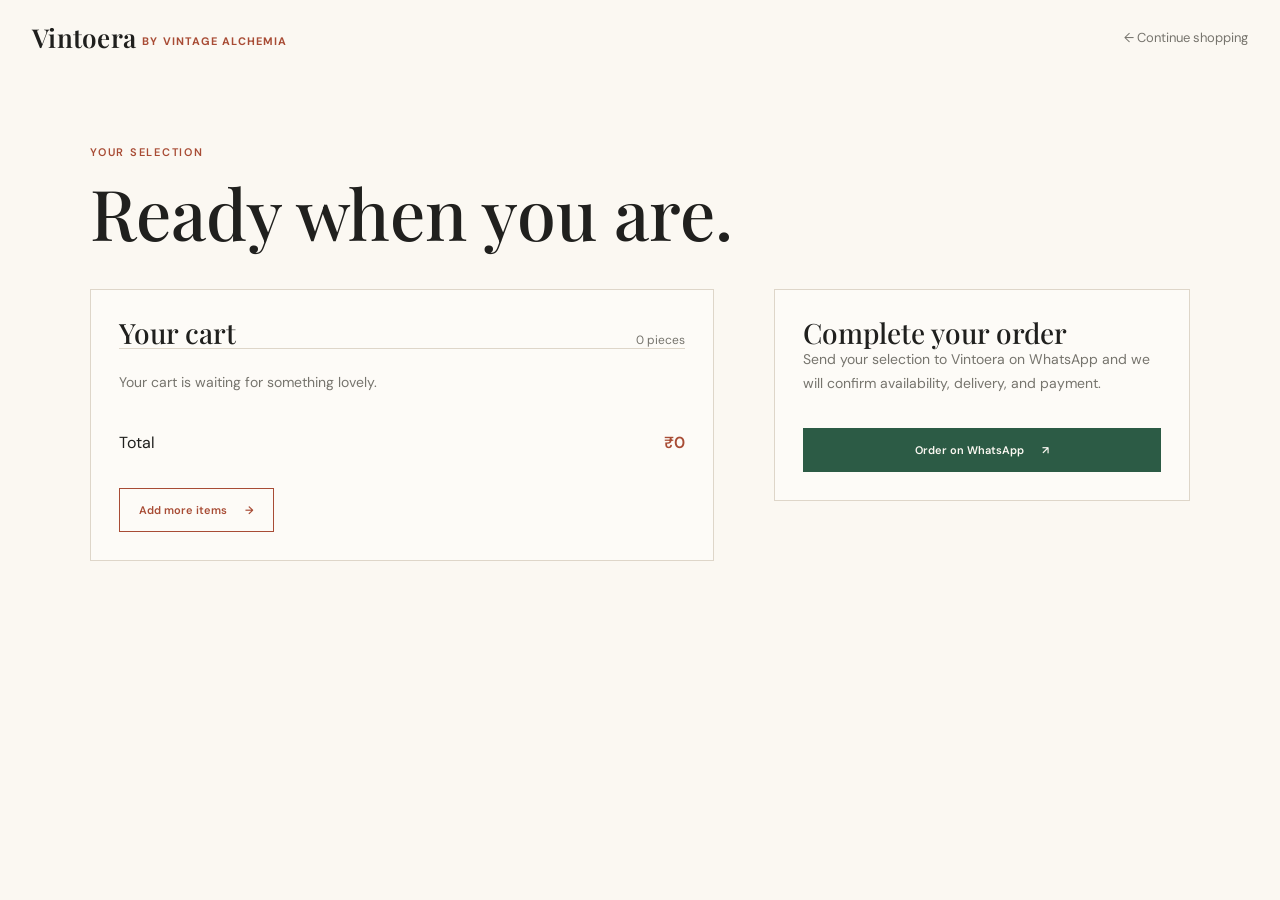
==== checkout.html @ 8c2a4266 "Publish Vintoera storefront" ====
<!DOCTYPE html>
<html lang="en">
<head>
    <meta charset="UTF-8">
    <meta name="viewport" content="width=device-width, initial-scale=1.0">
    <title>Vintoera | Checkout</title>
    <link rel="preconnect" href="https://fonts.googleapis.com">
    <link rel="preconnect" href="https://fonts.gstatic.com" crossorigin>
    <link href="https://fonts.googleapis.com/css2?family=DM+Sans:wght@400;500;600&family=Playfair+Display:wght@500;600&display=swap" rel="stylesheet">
    <link rel="stylesheet" href="style.css">
</head>
<body>
    <header class="site-header">
        <a class="brand" href="index.html" aria-label="Vintoera by Vintage Alchemia home">Vintoera <span>by Vintage Alchemia</span></a>
        <a class="back-link" href="index.html"><span aria-hidden="true">←</span> Continue shopping</a>
    </header>
    <main class="checkout-page">
        <p class="eyebrow">Your selection</p>
        <h1>Ready when you are.</h1>
        <div class="checkout-layout">
            <section class="cart-summary">
                <div class="checkout-heading"><h2>Your cart</h2><span id="item-count">0 items</span></div>
                <div id="cart-items"></div>
                <p class="empty-cart" id="empty-cart" hidden>Your cart is waiting for something lovely.</p>
                <div class="cart-total"><span>Total</span><strong id="cart-total">₹0</strong></div>
                <a class="button continue-shopping" href="index.html#shop">Add more items <span aria-hidden="true">→</span></a>
            </section>
            <section class="checkout-card">
                <h2>Complete your order</h2>
                <p>Send your selection to Vintoera on WhatsApp and we will confirm availability, delivery, and payment.</p>
                <a class="button whatsapp-button" id="checkout-whatsapp" href="https://wa.me/917708564234" target="_blank" rel="noreferrer">Order on WhatsApp <span aria-hidden="true">↗</span></a>
            </section>
        </div>
    </main>
    <script>
        let cartItems = JSON.parse(localStorage.getItem('vintoera-cart') || '[]');
        const cartList = document.getElementById('cart-items');

        function renderCart() {
            cartList.innerHTML = '';
            const pieceCount = cartItems.reduce((sum, item) => sum + (item.quantity || 1), 0);
            const total = cartItems.reduce((sum, item) => sum + Number(item.price.replace(/[^0-9.]/g, '')) * (item.quantity || 1), 0);
            document.getElementById('item-count').textContent = `${pieceCount} ${pieceCount === 1 ? 'piece' : 'pieces'}`;
            document.getElementById('cart-total').textContent = `₹${total}`;
            document.getElementById('empty-cart').hidden = cartItems.length > 0;
            cartItems.forEach((item, index) => {
                const row = document.createElement('div');
                row.className = 'cart-row';
                const quantity = item.quantity || 1;
                const lineTotal = Number(item.price.replace(/[^0-9.]/g, '')) * quantity;
                row.innerHTML = `<span>${item.name} <small>Qty ${quantity}</small></span><strong>₹${lineTotal}</strong><button class="remove-cart" type="button" aria-label="Remove ${item.name}">Remove</button>`;
                row.querySelector('.remove-cart').addEventListener('click', () => {
                    cartItems.splice(index, 1);
                    localStorage.setItem('vintoera-cart', JSON.stringify(cartItems));
                    renderCart();
                });
                cartList.appendChild(row);
            });
            const orderText = cartItems.length ? `Hi Vintoera, I would like to order: ${cartItems.map((item) => `${item.name} x${item.quantity || 1} (${item.price} each)`).join(', ')}. Total: ₹${total}.` : 'Hi Vintoera, I would like to know more about your collection.';
            document.getElementById('checkout-whatsapp').href = `https://wa.me/917708564234?text=${encodeURIComponent(orderText)}`;
        }

        renderCart();
    </script>
</body>
</html>
---- style.css ----
:root {
    --ink: #20201e;
    --muted: #76746d;
    --paper: #fbf8f2;
    --sand: #eee6d8;
    --line: #ded6c9;
    --accent: #a84c35;
}

* { box-sizing: border-box; }
html { scroll-behavior: smooth; }
body { margin: 0; color: var(--ink); background: var(--paper); font-family: 'DM Sans', sans-serif; }
a { color: inherit; text-decoration: none; }
.site-header { width: min(1330px, calc(100% - 64px)); margin: auto; padding: 20px 0; display: flex; align-items: center; justify-content: space-between; }
.brand { color: var(--ink); font-family: 'Playfair Display', serif; font-size: 26px; font-weight: 600; letter-spacing: .01em; }
.brand span { color: var(--accent); font-family: 'DM Sans', sans-serif; font-size: .42em; font-weight: 700; letter-spacing: .1em; text-transform: uppercase; vertical-align: middle; }
.site-nav { display: flex; gap: 8px; align-items: center; color: var(--ink); font-size: 14px; font-weight: 600; }
.site-nav a { padding: 11px 14px; border: 1px solid transparent; transition: .2s ease; }
.site-nav a:hover { color: var(--accent); border-color: var(--accent); background: #fff8d9; }
.site-nav a:hover, .back-link:hover, .site-footer a:hover { color: var(--accent); }
.header-tools { display: flex; align-items: center; gap: 10px; }
.search-box { display: flex; align-items: center; gap: 6px; padding: 0 10px; border: 1px solid var(--line); background: rgba(255, 255, 255, .45); color: var(--muted); }
.search-box button { padding: 0; border: 0; color: inherit; background: transparent; font: inherit; font-size: 18px; line-height: 1; cursor: pointer; }
.search-box input { width: 90px; border: 0; outline: 0; color: var(--ink); background: transparent; font: inherit; font-size: 12px; }
.search-box input::placeholder { color: var(--muted); }
.cart-button, .add-cart { border: 1px solid var(--accent); color: var(--accent); background: transparent; font: inherit; cursor: pointer; }
.cart-button { display: inline-flex; align-items: center; gap: 8px; padding: 8px 10px; font-size: 12px; font-weight: 600; }
.cart-icon { font-size: 19px; line-height: 1; }
.cart-badge { display: inline-flex; min-width: 19px; height: 19px; padding: 0 5px; align-items: center; justify-content: center; border-radius: 50%; color: #fffaf1; background: var(--accent); font-size: 10px; }
.hero { min-height: 0; height: clamp(500px, 28vw, 540px); padding: 44px max(32px, calc((100% - 1330px) / 2)); position: relative; overflow: hidden; background: url('WhatsApp Image 2026-09-13 at 11.54.11 PM.jpeg') center center / cover no-repeat; }
.hero::after { content: ''; position: absolute; inset: 0; background: linear-gradient(90deg, rgba(251, 248, 242, .82) 0%, rgba(251, 248, 242, .5) 27%, rgba(251, 248, 242, .06) 52%, transparent 70%); pointer-events: none; }
.hero-content { position: relative; z-index: 1; width: min(650px, 49%); }
.eyebrow { margin: 0 0 18px; color: var(--accent); font-size: 11px; font-weight: 600; letter-spacing: .16em; text-transform: uppercase; }
h1, h2, h3, p { margin-top: 0; }
.hero h1 { max-width: none; margin-bottom: 20px; font-family: 'Playfair Display', serif; font-size: clamp(42px, 5vw, 66px); font-weight: 500; line-height: .98; letter-spacing: -.03em; }
.hero h1 em { white-space: nowrap; }
h1 em { color: var(--accent); font-weight: 500; }
.hero-copy { max-width: 560px; margin-bottom: 20px; color: #5f5b53; font-size: 13px; line-height: 1.5; }
.brand-message { max-width: 580px; margin-bottom: 22px; color: #b24e36; font-family: 'Playfair Display', serif; font-size: 17px; font-style: italic; line-height: 1.35; }
.button { display: inline-flex; align-items: center; justify-content: center; gap: 18px; padding: 14px 19px; border: 1px solid var(--ink); font-size: 11px; font-weight: 600; transition: .2s ease; }
.button-dark { color: var(--paper); background: var(--ink); }
.button-accent { color: #fffaf1; background: var(--accent); border-color: var(--accent); text-transform: uppercase; letter-spacing: .08em; }
.button:hover { transform: translateY(-2px); }
.hero-note { display: none; }
.dot { display: inline-block; width: 7px; height: 7px; margin-right: 8px; border-radius: 50%; background: var(--accent); }
.benefits { display: grid; grid-template-columns: repeat(5, 1fr); border-bottom: 1px solid var(--line); background: var(--paper); }
.benefits div { min-height: 68px; padding: 16px 12px; border-right: 1px solid var(--line); display: flex; align-items: center; justify-content: center; gap: 10px; color: #5f5b53; font-size: 11px; font-weight: 600; text-align: center; }
.benefits div:last-child { border-right: 0; }
.benefits span { color: var(--accent); font-size: 22px; font-weight: 400; }
.shop-section, .detail-page { width: min(1330px, calc(100% - 64px)); margin: auto; padding: 64px 0 100px; }
.section-heading { display: flex; align-items: end; justify-content: space-between; margin-bottom: 42px; }
h2 { max-width: 480px; margin-bottom: 0; font-family: 'Playfair Display', serif; font-size: clamp(34px, 4vw, 52px); font-weight: 500; line-height: 1.08; }
.section-heading h2 span { color: var(--accent); }
.section-count { margin: 0 0 4px; color: var(--muted); font-size: 12px; }
.product-grid { display: grid; grid-template-columns: repeat(4, 1fr); gap: 22px 16px; }
.product-image { overflow: hidden; background: var(--sand); aspect-ratio: 1 / 1.12; }
.product-image img, .detail-image img { width: 100%; height: 100%; display: block; object-fit: cover; transition: transform .5s ease; }
.product-card:hover .product-image img { transform: scale(1.04); }
.search-empty { margin: 30px 0 0; color: var(--muted); font-size: 14px; }
.product-info { display: grid; grid-template-columns: 1fr auto; gap: 7px; padding-top: 17px; }
.product-info h3 { margin: 0; font-size: 15px; font-weight: 500; }
.product-info p { margin: 0; color: var(--muted); font-size: 14px; }
.view-link { grid-column: 1 / -1; color: var(--accent); font-size: 11px; }
.add-cart { grid-column: 1 / -1; width: 100%; padding: 9px 10px; font-size: 11px; font-weight: 600; }
.product-grid .add-cart { display: none !important; }
.add-cart:hover, .cart-button:hover, .cart-add-detail:hover { color: #fffaf1; background: var(--accent); }
.cart-add-detail { width: 100%; margin-bottom: 10px; color: var(--accent); border-color: var(--accent); background: transparent; cursor: pointer; }
.quantity-picker { display: flex; width: 132px; margin-bottom: 10px; border: 1px solid var(--line); }
.quantity-picker button, .quantity-picker span { width: 44px; height: 36px; display: inline-flex; align-items: center; justify-content: center; border: 0; color: var(--ink); background: transparent; font: inherit; }
.quantity-picker button { font-size: 20px; cursor: pointer; }
.quantity-picker button:hover { color: var(--accent); background: #fff8d9; }
.quantity-picker span { border-right: 1px solid var(--line); border-left: 1px solid var(--line); font-size: 13px; font-weight: 600; }
.cart-row small { margin-left: 8px; color: var(--muted); font-size: 11px; }
.site-footer { padding: 34px max(32px, calc((100% - 1180px) / 2)); border-top: 1px solid var(--line); display: flex; align-items: center; justify-content: space-between; color: var(--muted); font-size: 12px; }
.site-footer p { margin: 0; }
.back-link { color: var(--muted); font-size: 13px; }
.detail-page { padding-top: 48px; }
.breadcrumb { display: block; margin-bottom: 36px; color: var(--muted); font-size: 12px; }
.product-detail { display: grid; grid-template-columns: minmax(0, 1.06fr) minmax(330px, .94fr); gap: clamp(48px, 9vw, 130px); align-items: center; }
.detail-image { background: var(--sand); aspect-ratio: 1 / 1.08; overflow: hidden; }
.detail-copy h1 { max-width: 450px; margin-bottom: 14px; font-family: 'Playfair Display', serif; font-size: clamp(42px, 5vw, 66px); font-weight: 500; line-height: 1; }
.detail-price { font-size: 16px; }
.variant-picker { margin: 28px 0 24px; }
.variant-label { margin-bottom: 10px; font-size: 11px; font-weight: 600; letter-spacing: .12em; text-transform: uppercase; }
.variant-options { display: grid; grid-template-columns: repeat(2, minmax(0, 1fr)); gap: 8px; }
.variant-option { padding: 13px 14px; border: 1px solid var(--line); color: var(--ink); background: transparent; display: flex; align-items: center; justify-content: space-between; gap: 10px; font: inherit; font-size: 12px; text-align: left; cursor: pointer; }
.variant-option strong { color: var(--muted); font-size: 11px; font-weight: 500; }
.variant-option:hover, .variant-option.selected { border-color: var(--accent); }
.variant-option.selected { background: #ebe4d8; }
.rule { width: 100%; height: 1px; margin: 28px 0; background: var(--line); }
.detail-copy > #product-description { max-width: 440px; color: var(--muted); font-size: 15px; line-height: 1.75; }
.details-list { padding: 0; margin: 28px 0 34px; list-style: none; color: var(--muted); font-size: 12px; line-height: 2.2; }
.details-list li::before { content: '—'; margin-right: 10px; color: var(--accent); }
.whatsapp-button { width: 100%; color: var(--paper); background: #2c5b45; border-color: #2c5b45; }
.instagram-link { display: block; margin-top: 20px; color: var(--muted); font-size: 12px; text-align: center; }
.instagram-link:hover { color: var(--accent); }
.checkout-page { width: min(1100px, calc(100% - 64px)); margin: auto; padding: 70px 0 110px; }
.checkout-page h1 { margin: 0 0 42px; font-family: 'Playfair Display', serif; font-size: clamp(42px, 6vw, 70px); font-weight: 500; line-height: 1; }
.checkout-layout { display: grid; grid-template-columns: minmax(0, 1.2fr) minmax(280px, .8fr); gap: 60px; align-items: start; }
.cart-summary, .checkout-card { padding: 28px; border: 1px solid var(--line); background: rgba(255, 255, 255, .36); }
.checkout-heading { display: flex; align-items: baseline; justify-content: space-between; gap: 20px; border-bottom: 1px solid var(--line); }
.checkout-heading h2, .checkout-card h2 { font-size: 28px; }
.checkout-heading span { color: var(--muted); font-size: 12px; }
.cart-row, .cart-total { display: flex; align-items: center; justify-content: space-between; gap: 20px; padding: 17px 0; border-bottom: 1px solid var(--line); font-size: 14px; }
.cart-row span { flex: 1; }
.cart-row strong, .cart-total strong { color: var(--accent); font-weight: 600; }
.remove-cart { padding: 5px 8px; border: 1px solid var(--line); color: var(--muted); background: transparent; font: inherit; font-size: 11px; cursor: pointer; }
.remove-cart:hover { border-color: var(--accent); color: var(--accent); }
.cart-total { border-bottom: 0; font-size: 16px; }
.empty-cart { margin: 24px 0; color: var(--muted); font-size: 14px; }
.checkout-card p { color: var(--muted); font-size: 14px; line-height: 1.7; }
.checkout-card .button { margin-top: 18px; }
.continue-shopping { margin-top: 18px; color: var(--accent); border-color: var(--accent); }

@media (max-width: 720px) {
    .site-header, .shop-section, .detail-page { width: min(100% - 40px, 540px); }
    .site-header { padding: 18px 0; flex-wrap: wrap; gap: 10px; }
    .site-nav { gap: 0; font-size: 10px; }
    .site-nav a { padding: 8px 6px; }
    .site-nav a:nth-child(2), .site-nav a:nth-child(3) { display: none; }
    .header-tools { order: 3; width: 100%; }
    .search-box { flex: 1; }
    .search-box input { width: 100%; }
    .hero { min-height: 610px; padding: 76px 20px 80px; background-position: 64% center; }
    .hero::after { background: linear-gradient(180deg, rgba(244, 236, 222, .98) 0%, rgba(244, 236, 222, .88) 48%, rgba(244, 236, 222, .14) 100%); }
    .hero-content { width: min(100%, 420px); }
    .hero h1 { font-size: clamp(46px, 14vw, 68px); }
    .benefits { grid-template-columns: repeat(2, 1fr); }
    .benefits div { min-height: 60px; font-size: 10px; }
    .benefits div:last-child { grid-column: 1 / -1; border-top: 1px solid var(--line); }
    .shop-section, .detail-page { padding: 70px 0 80px; }
    .section-heading { align-items: start; gap: 24px; flex-direction: column; margin-bottom: 30px; }
    .product-grid { grid-template-columns: repeat(2, 1fr); gap: 30px 14px; }
    .product-image { aspect-ratio: 1 / 1; }
    .site-footer { padding: 28px 20px; align-items: flex-start; flex-direction: column; gap: 14px; }
    .site-footer p { display: none; }
    .checkout-page { width: min(100% - 40px, 540px); padding: 52px 0 80px; }
    .checkout-layout { grid-template-columns: 1fr; gap: 24px; }
    .product-detail { grid-template-columns: 1fr; gap: 46px; }
    .detail-image { aspect-ratio: 1 / 1.05; }
    .detail-copy h1 { font-size: 50px; }
}

@media (max-width: 430px) {
    .brand { font-size: 24px; }
    .brand span { font-size: .36em; }
    .site-nav a { padding: 8px 4px; }
    .product-grid { grid-template-columns: 1fr; }
}
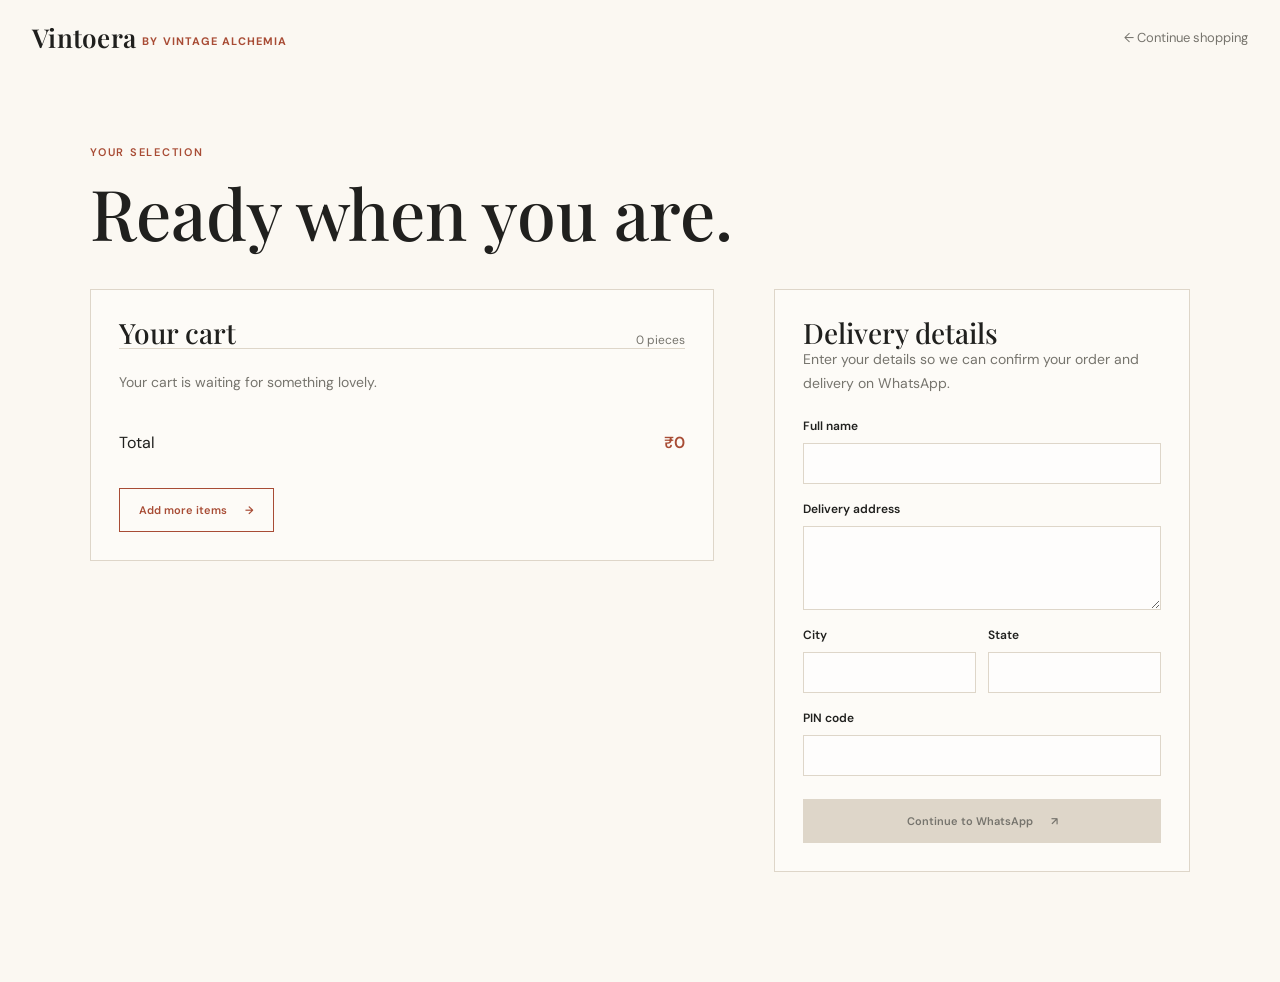
==== commit 0f392a34: "C--Users-demurugan-OneDrive---Gigamon-Inc-Desktop-Vintoera" ====
--- a/checkout.html
+++ b/checkout.html
@@ -26,9 +26,30 @@
                 <a class="button continue-shopping" href="index.html#shop">Add more items <span aria-hidden="true">→</span></a>
             </section>
             <section class="checkout-card">
-                <h2>Complete your order</h2>
-                <p>Send your selection to Vintoera on WhatsApp and we will confirm availability, delivery, and payment.</p>
-                <a class="button whatsapp-button" id="checkout-whatsapp" href="https://wa.me/917708564234" target="_blank" rel="noreferrer">Order on WhatsApp <span aria-hidden="true">↗</span></a>
+                <h2>Delivery details</h2>
+                <p>Enter your details so we can confirm your order and delivery on WhatsApp.</p>
+                <form class="customer-details-form" id="customer-details-form" action="https://wa.me/917708564234" method="get" target="_blank">
+                    <label for="customer-name">Full name</label>
+                    <input id="customer-name" type="text" autocomplete="name" required>
+
+                    <label for="delivery-address">Delivery address</label>
+                    <textarea id="delivery-address" rows="3" autocomplete="street-address" required></textarea>
+
+                    <div class="address-location-fields">
+                        <div>
+                            <label for="delivery-city">City</label>
+                            <input id="delivery-city" type="text" autocomplete="address-level2" required>
+                        </div>
+                        <div>
+                            <label for="delivery-state">State</label>
+                            <input id="delivery-state" type="text" autocomplete="address-level1" required>
+                        </div>
+                    </div>
+
+                    <label for="delivery-postal-code">PIN code</label>
+                    <input id="delivery-postal-code" type="text" inputmode="numeric" autocomplete="postal-code" pattern="[0-9]{6}" maxlength="6" title="Enter a 6-digit PIN code" required>
+                    <button class="button whatsapp-button" id="checkout-submit" type="submit">Continue to WhatsApp <span aria-hidden="true">↗</span></button>
+                </form>
             </section>
         </div>
     </main>
@@ -43,22 +64,78 @@
             document.getElementById('item-count').textContent = `${pieceCount} ${pieceCount === 1 ? 'piece' : 'pieces'}`;
             document.getElementById('cart-total').textContent = `₹${total}`;
             document.getElementById('empty-cart').hidden = cartItems.length > 0;
+            document.getElementById('checkout-submit').disabled = cartItems.length === 0;
             cartItems.forEach((item, index) => {
                 const row = document.createElement('div');
                 row.className = 'cart-row';
                 const quantity = item.quantity || 1;
                 const lineTotal = Number(item.price.replace(/[^0-9.]/g, '')) * quantity;
-                row.innerHTML = `<span>${item.name} <small>Qty ${quantity}</small></span><strong>₹${lineTotal}</strong><button class="remove-cart" type="button" aria-label="Remove ${item.name}">Remove</button>`;
-                row.querySelector('.remove-cart').addEventListener('click', () => {
-                    cartItems.splice(index, 1);
+                const unitPrice = Number(item.price.replace(/[^0-9.]/g, ''));
+                const details = document.createElement('span');
+                details.className = 'cart-item-details';
+                details.append(document.createTextNode(item.name));
+                const unitPriceLabel = document.createElement('small');
+                unitPriceLabel.textContent = `Unit price: ₹${unitPrice}`;
+                details.appendChild(unitPriceLabel);
+
+                const totalLabel = document.createElement('strong');
+                totalLabel.textContent = `₹${lineTotal}`;
+
+                const quantityControls = document.createElement('div');
+                quantityControls.className = 'cart-quantity-controls';
+                const decreaseButton = document.createElement('button');
+                decreaseButton.className = 'cart-quantity-button';
+                decreaseButton.type = 'button';
+                decreaseButton.textContent = '−';
+                decreaseButton.setAttribute('aria-label', `Decrease quantity of ${item.name}`);
+                const quantityLabel = document.createElement('span');
+                quantityLabel.className = 'cart-quantity-value';
+                quantityLabel.textContent = quantity;
+                const increaseButton = document.createElement('button');
+                increaseButton.className = 'cart-quantity-button';
+                increaseButton.type = 'button';
+                increaseButton.textContent = '+';
+                increaseButton.setAttribute('aria-label', `Increase quantity of ${item.name}`);
+                quantityControls.append(decreaseButton, quantityLabel, increaseButton);
+
+                decreaseButton.addEventListener('click', () => {
+                    if (quantity === 1) cartItems.splice(index, 1);
+                    else item.quantity = quantity - 1;
                     localStorage.setItem('vintoera-cart', JSON.stringify(cartItems));
                     renderCart();
                 });
+                increaseButton.addEventListener('click', () => {
+                    item.quantity = quantity + 1;
+                    localStorage.setItem('vintoera-cart', JSON.stringify(cartItems));
+                    renderCart();
+                });
+
+                row.append(details, totalLabel, quantityControls);
                 cartList.appendChild(row);
             });
-            const orderText = cartItems.length ? `Hi Vintoera, I would like to order: ${cartItems.map((item) => `${item.name} x${item.quantity || 1} (${item.price} each)`).join(', ')}. Total: ₹${total}.` : 'Hi Vintoera, I would like to know more about your collection.';
-            document.getElementById('checkout-whatsapp').href = `https://wa.me/917708564234?text=${encodeURIComponent(orderText)}`;
         }
+
+        document.getElementById('customer-details-form').addEventListener('submit', (event) => {
+            if (cartItems.length === 0) {
+                event.preventDefault();
+                return;
+            }
+
+            const customerName = document.getElementById('customer-name').value.trim();
+            const address = document.getElementById('delivery-address').value.trim();
+            const city = document.getElementById('delivery-city').value.trim();
+            const state = document.getElementById('delivery-state').value.trim();
+            const postalCode = document.getElementById('delivery-postal-code').value.trim();
+            const total = cartItems.reduce((sum, item) => sum + Number(item.price.replace(/[^0-9.]/g, '')) * (item.quantity || 1), 0);
+            const orderText = [
+                'Hi Vintoera, I would like to place an order.',
+                `Name: ${customerName}`,
+                `Delivery address: ${address}, ${city}, ${state} ${postalCode}`,
+                `Items: ${cartItems.map((item) => `${item.name} x${item.quantity || 1} (unit price ${item.price})`).join(', ')}`,
+                `Total: ₹${total}.`
+            ].join('\n');
+            event.currentTarget.action = `https://wa.me/917708564234?text=${encodeURIComponent(orderText)}`;
+        });
 
         renderCart();
     </script>
--- a/style.css
+++ b/style.css
@@ -8,6 +8,7 @@
 }
 
 * { box-sizing: border-box; }
+html, body { overflow-x: hidden; }
 html { scroll-behavior: smooth; }
 body { margin: 0; color: var(--ink); background: var(--paper); font-family: 'DM Sans', sans-serif; }
 a { color: inherit; text-decoration: none; }
@@ -27,9 +28,62 @@
 .cart-button { display: inline-flex; align-items: center; gap: 8px; padding: 8px 10px; font-size: 12px; font-weight: 600; }
 .cart-icon { font-size: 19px; line-height: 1; }
 .cart-badge { display: inline-flex; min-width: 19px; height: 19px; padding: 0 5px; align-items: center; justify-content: center; border-radius: 50%; color: #fffaf1; background: var(--accent); font-size: 10px; }
-.hero { min-height: 0; height: clamp(500px, 28vw, 540px); padding: 44px max(32px, calc((100% - 1330px) / 2)); position: relative; overflow: hidden; background: url('WhatsApp Image 2026-09-13 at 11.54.11 PM.jpeg') center center / cover no-repeat; }
-.hero::after { content: ''; position: absolute; inset: 0; background: linear-gradient(90deg, rgba(251, 248, 242, .82) 0%, rgba(251, 248, 242, .5) 27%, rgba(251, 248, 242, .06) 52%, transparent 70%); pointer-events: none; }
-.hero-content { position: relative; z-index: 1; width: min(650px, 49%); }
+.hero { min-height: 0; height: clamp(500px, 28vw, 540px); padding: 44px max(32px, calc((100% - 1330px) / 2)); position: relative; overflow: hidden; background: var(--sand); }
+.hero-slideshow { position: absolute; z-index: 0; inset: 0; overflow: hidden; }
+.hero-slide { position: absolute; inset: 0; width: 100%; height: 100%; object-fit: cover; object-position: center; opacity: 0; transform: scale(1.04); transition: opacity 1s ease; }
+.hero-slide.active { opacity: 1; animation: hero-image-drift 6s ease-out both; }
+@keyframes hero-image-drift { to { transform: scale(1); } }
+.hero::after { content: ''; position: absolute; z-index: 1; inset: 0; background: linear-gradient(90deg, rgba(251, 248, 242, .86) 0%, rgba(251, 248, 242, .58) 31%, rgba(251, 248, 242, .13) 58%, rgba(251, 248, 242, .02) 100%); pointer-events: none; }
+.hero-content { position: relative; z-index: 2; width: min(650px, 49%); }
+.hero-controls { position: absolute; z-index: 3; right: max(32px, calc((100% - 1330px) / 2)); bottom: 24px; display: flex; align-items: center; gap: 10px; padding: 8px 10px; border: 1px solid rgba(255, 255, 255, .55); background: rgba(251, 248, 242, .78); backdrop-filter: blur(8px); }
+.hero-slide-step, .hero-slide-toggle, .hero-slide-dot { display: inline-flex; align-items: center; justify-content: center; border: 0; color: var(--ink); background: transparent; font: inherit; cursor: pointer; }
+.hero-slide-step, .hero-slide-toggle { width: 30px; height: 30px; font-size: 15px; }
+.hero-slide-step:hover, .hero-slide-toggle:hover { color: var(--accent); }
+.hero-slide-dots { display: flex; align-items: center; gap: 7px; }
+.hero-slide-dot { width: 8px; height: 8px; padding: 0; border-radius: 50%; background: #aaa39a; transition: transform .2s ease, background .2s ease; }
+.hero-slide-dot.active { transform: scale(1.35); background: var(--accent); }
+.hero-slide-step:focus-visible, .hero-slide-toggle:focus-visible, .hero-slide-dot:focus-visible { outline: 2px solid var(--accent); outline-offset: 3px; }
+.product-marquee { overflow: hidden; padding: 15px 0; border-bottom: 1px solid var(--line); color: var(--accent); background: #fffaf1; }
+.product-marquee-track { display: flex; width: max-content; animation: product-marquee-scroll 36s linear infinite; }
+.product-marquee:hover .product-marquee-track, .product-marquee:focus-within .product-marquee-track { animation-play-state: paused; }
+.product-marquee-group { display: flex; flex: 0 0 auto; align-items: center; gap: 30px; padding-right: 30px; white-space: nowrap; }
+.product-marquee-group span:not(.marquee-star) { font-family: 'Playfair Display', serif; font-size: 16px; }
+.product-marquee .marquee-star { font-size: 14px; }
+@keyframes product-marquee-scroll { to { transform: translateX(-50%); } }
+.home-car-lane { position: relative; height: 82px; overflow: hidden; border-bottom: 1px solid var(--line); background: #f5efe5; }
+.home-car-lane::before, .home-car-lane::after { position: absolute; z-index: 0; right: 0; left: 0; content: ''; }
+.home-car-lane::before { bottom: 0; height: 22px; border-top: 1px solid #c9bca9; background: #eee6d8; }
+.home-car-lane::after { bottom: 10px; height: 2px; background: repeating-linear-gradient(90deg, #c9bca9 0 20px, transparent 20px 48px); background-size: 48px 2px; animation: home-car-road-scroll 1.2s linear infinite; }
+.home-car-scene { position: absolute; z-index: 1; inset: 0; opacity: 0; animation: home-car-scene-cycle 18s linear infinite; }
+.home-car-scene-drive { opacity: 1; animation-name: home-car-drive-scene; }
+.home-car { position: absolute; bottom: 7px; left: 0; z-index: 2; width: 92px; height: 46px; }
+.home-car-driving { animation: home-car-drive 8s linear infinite; }
+.home-car-arriving { left: calc(96% - clamp(112px, 10vw, 125px) - 30px - 92px); animation: home-car-shop-trip 18s linear infinite; }
+.home-car-illustration { display: block; width: 100%; height: 100%; overflow: visible; }
+.home-car-shop { position: absolute; right: 4%; bottom: 22px; width: clamp(112px, 10vw, 125px); height: auto; stroke: #514840; stroke-width: 2; stroke-linecap: round; stroke-linejoin: round; }
+.home-car-shop-building { fill: #f3e7d4; }
+.home-car-shop-roof { fill: #a84c35; }
+.home-car-shop-sign { fill: #fbf8f2; }
+.home-car-shop-name { fill: #a84c35; stroke: none; font: 600 10px 'Playfair Display', serif; text-anchor: middle; }
+.home-car-shop-awning { fill: #d7a06b; }
+.home-car-shop-window { fill: #d7e3dc; }
+.home-car-shop-door { fill: #c79569; }
+.home-car-shopper { position: absolute; right: calc(4% + clamp(112px, 10vw, 125px) + 3px); bottom: 21px; width: 28px; height: 40px; overflow: visible; fill: #514840; stroke: #514840; stroke-width: 1.7; stroke-linecap: round; stroke-linejoin: round; opacity: 0; animation: home-car-shop-visit 18s linear infinite; }
+.home-car-gift { fill: #a84c35; stroke: #fbf8f2; stroke-width: .8; opacity: 0; animation: home-car-gift-pickup 18s linear infinite; }
+.home-car-body, .home-car-window, .home-car-detail, .home-car-wheel circle, .home-car-wheel path { stroke: #514840; stroke-linecap: round; stroke-linejoin: round; }
+.home-car-body { fill: #a84c35; stroke-width: 2; }
+.home-car-window { fill: #fbf8f2; stroke-width: 1.6; }
+.home-car-driver { fill: #514840; stroke: #514840; stroke-width: 1.5; stroke-linecap: round; stroke-linejoin: round; }
+.home-car-detail { fill: none; stroke-width: 1.6; }
+.home-car-wheel circle { fill: #fbf8f2; stroke-width: 2; }
+.home-car-wheel path { fill: none; stroke-width: 1.2; }
+@keyframes home-car-drive-scene { 0%, 45% { opacity: 1; } 50%, 96% { opacity: 0; } 100% { opacity: 1; } }
+@keyframes home-car-scene-cycle { 0%, 48% { opacity: 0; } 53%, 95% { opacity: 1; } 100% { opacity: 0; } }
+@keyframes home-car-drive { from { transform: translateX(-100%); } to { transform: translateX(calc(100vw + 100%)); } }
+@keyframes home-car-shop-trip { 0%, 51% { transform: translateX(-140px); } 53% { transform: translateX(-140px); } 68%, 87% { transform: translateX(0); } 100% { transform: translateX(160vw); } }
+@keyframes home-car-shop-visit { 0%, 69% { opacity: 0; transform: translateX(0); } 70% { opacity: 1; transform: translateX(0); } 74% { opacity: 1; transform: translateX(58px); } 77%, 79% { opacity: 0; transform: translateX(58px); } 80% { opacity: 1; transform: translateX(58px); } 85% { opacity: 1; transform: translateX(0); } 87%, 100% { opacity: 0; transform: translateX(0); } }
+@keyframes home-car-gift-pickup { 0%, 79% { opacity: 0; } 80%, 86% { opacity: 1; } 87%, 100% { opacity: 0; } }
+@keyframes home-car-road-scroll { to { background-position-x: -48px; } }
 .eyebrow { margin: 0 0 18px; color: var(--accent); font-size: 11px; font-weight: 600; letter-spacing: .16em; text-transform: uppercase; }
 h1, h2, h3, p { margin-top: 0; }
 .hero h1 { max-width: none; margin-bottom: 20px; font-family: 'Playfair Display', serif; font-size: clamp(42px, 5vw, 66px); font-weight: 500; line-height: .98; letter-spacing: -.03em; }
@@ -37,6 +91,10 @@
 h1 em { color: var(--accent); font-weight: 500; }
 .hero-copy { max-width: 560px; margin-bottom: 20px; color: #5f5b53; font-size: 13px; line-height: 1.5; }
 .brand-message { max-width: 580px; margin-bottom: 22px; color: #b24e36; font-family: 'Playfair Display', serif; font-size: 17px; font-style: italic; line-height: 1.35; }
+.hero-actions { display: flex; align-items: center; gap: 24px; flex-wrap: wrap; }
+.hero-secondary-link { color: var(--ink); font-size: 12px; font-weight: 600; transition: color .2s ease; }
+.hero-secondary-link span { margin-left: 5px; color: var(--accent); }
+.hero-secondary-link:hover { color: var(--accent); }
 .button { display: inline-flex; align-items: center; justify-content: center; gap: 18px; padding: 14px 19px; border: 1px solid var(--ink); font-size: 11px; font-weight: 600; transition: .2s ease; }
 .button-dark { color: var(--paper); background: var(--ink); }
 .button-accent { color: #fffaf1; background: var(--accent); border-color: var(--accent); text-transform: uppercase; letter-spacing: .08em; }
@@ -53,14 +111,20 @@
 .section-heading h2 span { color: var(--accent); }
 .section-count { margin: 0 0 4px; color: var(--muted); font-size: 12px; }
 .product-grid { display: grid; grid-template-columns: repeat(4, 1fr); gap: 22px 16px; }
+.product-card { min-width: 0; display: block; transition: transform .25s ease, box-shadow .25s ease; }
 .product-image { overflow: hidden; background: var(--sand); aspect-ratio: 1 / 1.12; }
 .product-image img, .detail-image img { width: 100%; height: 100%; display: block; object-fit: cover; transition: transform .5s ease; }
-.product-card:hover .product-image img { transform: scale(1.04); }
+.product-card:hover, .product-card:focus-visible { transform: translateY(-5px); }
+.product-card:hover .product-image img, .product-card:focus-visible .product-image img { transform: scale(1.05); }
+.product-card:focus-visible { outline: 2px solid var(--accent); outline-offset: 4px; }
 .search-empty { margin: 30px 0 0; color: var(--muted); font-size: 14px; }
 .product-info { display: grid; grid-template-columns: 1fr auto; gap: 7px; padding-top: 17px; }
 .product-info h3 { margin: 0; font-size: 15px; font-weight: 500; }
 .product-info p { margin: 0; color: var(--muted); font-size: 14px; }
-.view-link { grid-column: 1 / -1; color: var(--accent); font-size: 11px; }
+.view-link { grid-column: 1 / -1; color: var(--accent); font-size: 11px; transition: letter-spacing .2s ease; }
+.product-card:hover .view-link, .product-card:focus-visible .view-link { letter-spacing: .04em; }
+.shop-section.bestsellers-section { width: 100%; max-width: none; margin: 0; padding: 64px max(32px, calc((100% - 1330px) / 2)) 100px; background: #f5eee3; }
+.bestsellers-section .section-heading, .bestsellers-section .product-grid { width: min(1330px, 100%); margin-right: auto; margin-left: auto; }
 .add-cart { grid-column: 1 / -1; width: 100%; padding: 9px 10px; font-size: 11px; font-weight: 600; }
 .product-grid .add-cart { display: none !important; }
 .add-cart:hover, .cart-button:hover, .cart-add-detail:hover { color: #fffaf1; background: var(--accent); }
@@ -77,16 +141,27 @@
 .detail-page { padding-top: 48px; }
 .breadcrumb { display: block; margin-bottom: 36px; color: var(--muted); font-size: 12px; }
 .product-detail { display: grid; grid-template-columns: minmax(0, 1.06fr) minmax(330px, .94fr); gap: clamp(48px, 9vw, 130px); align-items: center; }
-.detail-image { background: var(--sand); aspect-ratio: 1 / 1.08; overflow: hidden; }
+.detail-image { position: relative; background: var(--sand); aspect-ratio: 1 / 1.08; overflow: visible; }
+.previous-image, .next-image { position: absolute; top: 50%; width: 44px; height: 44px; border: 1px solid rgba(255, 250, 241, .8); border-radius: 50%; color: var(--ink); background: rgba(255, 250, 241, .88); font: 28px/1 'DM Sans', sans-serif; cursor: pointer; transform: translateY(-50%); }
+.previous-image { left: 0; transform: translate(-50%, -50%); }
+.next-image { right: 0; transform: translate(50%, -50%); }
+.previous-image:hover, .next-image:hover { color: #fffaf1; background: var(--accent); }
 .detail-copy h1 { max-width: 450px; margin-bottom: 14px; font-family: 'Playfair Display', serif; font-size: clamp(42px, 5vw, 66px); font-weight: 500; line-height: 1; }
 .detail-price { font-size: 16px; }
 .variant-picker { margin: 28px 0 24px; }
 .variant-label { margin-bottom: 10px; font-size: 11px; font-weight: 600; letter-spacing: .12em; text-transform: uppercase; }
-.variant-options { display: grid; grid-template-columns: repeat(2, minmax(0, 1fr)); gap: 8px; }
-.variant-option { padding: 13px 14px; border: 1px solid var(--line); color: var(--ink); background: transparent; display: flex; align-items: center; justify-content: space-between; gap: 10px; font: inherit; font-size: 12px; text-align: left; cursor: pointer; }
+.variant-options { display: grid; grid-template-columns: repeat(4, minmax(0, 1fr)); gap: 8px; }
+.variant-back-button { margin-bottom: 12px; padding: 8px 0; border: 0; color: var(--accent); background: transparent; font: inherit; font-size: 12px; cursor: pointer; }
+.variant-back-button:hover { text-decoration: underline; }
+.variant-option { min-width: 0; padding: 8px; border: 1px solid var(--line); color: var(--ink); background: transparent; display: flex; flex-direction: column; align-items: stretch; gap: 7px; font: inherit; font-size: 12px; text-align: left; cursor: pointer; }
+.variant-thumb { width: 100%; aspect-ratio: 1 / 1; object-fit: cover; background: var(--sand); }
 .variant-option strong { color: var(--muted); font-size: 11px; font-weight: 500; }
 .variant-option:hover, .variant-option.selected { border-color: var(--accent); }
 .variant-option.selected { background: #ebe4d8; }
+.cart-add-detail:disabled { opacity: .55; cursor: not-allowed; }
+.whatsapp-button[aria-disabled="true"] { opacity: .55; cursor: not-allowed; }
+.quantity-subtotal { display: flex; align-items: center; justify-content: space-between; gap: 16px; max-width: 360px; margin: 0 0 18px; color: var(--muted); font-size: 13px; }
+.quantity-subtotal strong { color: var(--accent); font-size: 15px; font-weight: 600; }
 .rule { width: 100%; height: 1px; margin: 28px 0; background: var(--line); }
 .detail-copy > #product-description { max-width: 440px; color: var(--muted); font-size: 15px; line-height: 1.75; }
 .details-list { padding: 0; margin: 28px 0 34px; list-style: none; color: var(--muted); font-size: 12px; line-height: 2.2; }
@@ -102,14 +177,25 @@
 .checkout-heading h2, .checkout-card h2 { font-size: 28px; }
 .checkout-heading span { color: var(--muted); font-size: 12px; }
 .cart-row, .cart-total { display: flex; align-items: center; justify-content: space-between; gap: 20px; padding: 17px 0; border-bottom: 1px solid var(--line); font-size: 14px; }
-.cart-row span { flex: 1; }
+.cart-item-details { flex: 1; display: flex; flex-direction: column; gap: 5px; }
 .cart-row strong, .cart-total strong { color: var(--accent); font-weight: 600; }
-.remove-cart { padding: 5px 8px; border: 1px solid var(--line); color: var(--muted); background: transparent; font: inherit; font-size: 11px; cursor: pointer; }
-.remove-cart:hover { border-color: var(--accent); color: var(--accent); }
+.cart-item-details small { color: var(--muted); font-size: 11px; }
+.cart-quantity-controls { display: inline-flex; align-items: center; border: 1px solid var(--line); }
+.cart-quantity-button { width: 34px; height: 34px; border: 0; color: var(--ink); background: transparent; font: inherit; font-size: 17px; cursor: pointer; }
+.cart-quantity-button:hover { color: var(--accent); background: #fff8d9; }
+.cart-quantity-value { min-width: 30px; text-align: center; font-size: 12px; font-weight: 600; }
 .cart-total { border-bottom: 0; font-size: 16px; }
 .empty-cart { margin: 24px 0; color: var(--muted); font-size: 14px; }
 .checkout-card p { color: var(--muted); font-size: 14px; line-height: 1.7; }
-.checkout-card .button { margin-top: 18px; }
+.customer-details-form { display: flex; flex-direction: column; gap: 9px; }
+.customer-details-form label { margin-top: 8px; color: var(--ink); font-size: 12px; font-weight: 600; }
+.customer-details-form input, .customer-details-form textarea { width: 100%; padding: 11px 12px; border: 1px solid var(--line); border-radius: 0; color: var(--ink); background: rgba(255, 255, 255, .65); font: inherit; font-size: 13px; }
+.customer-details-form textarea { min-height: 84px; resize: vertical; }
+.customer-details-form input:focus, .customer-details-form textarea:focus { border-color: var(--accent); outline: 2px solid rgba(168, 76, 53, .15); }
+.address-location-fields { display: grid; grid-template-columns: 1fr 1fr; gap: 12px; }
+.address-location-fields > div { display: flex; flex-direction: column; gap: 9px; }
+.customer-details-form .button { margin-top: 14px; font-family: inherit; cursor: pointer; }
+.customer-details-form .button:disabled { border-color: var(--line); color: var(--muted); background: var(--line); cursor: not-allowed; }
 .continue-shopping { margin-top: 18px; color: var(--accent); border-color: var(--accent); }
 
 @media (max-width: 720px) {
@@ -121,16 +207,21 @@
     .header-tools { order: 3; width: 100%; }
     .search-box { flex: 1; }
     .search-box input { width: 100%; }
-    .hero { min-height: 610px; padding: 76px 20px 80px; background-position: 64% center; }
+    .hero { min-height: 610px; padding: 76px 20px 80px; }
+    .hero-slide { object-position: 64% center; }
     .hero::after { background: linear-gradient(180deg, rgba(244, 236, 222, .98) 0%, rgba(244, 236, 222, .88) 48%, rgba(244, 236, 222, .14) 100%); }
-    .hero-content { width: min(100%, 420px); }
-    .hero h1 { font-size: clamp(46px, 14vw, 68px); }
+    .hero-content { width: 100%; max-width: 420px; }
+    .hero-controls { right: 20px; bottom: 18px; }
+    .hero h1 { max-width: 100%; font-size: clamp(38px, 12vw, 58px); overflow-wrap: anywhere; }
+    .hero h1 em { white-space: normal; }
+    .hero-actions { gap: 16px; }
     .benefits { grid-template-columns: repeat(2, 1fr); }
     .benefits div { min-height: 60px; font-size: 10px; }
     .benefits div:last-child { grid-column: 1 / -1; border-top: 1px solid var(--line); }
     .shop-section, .detail-page { padding: 70px 0 80px; }
     .section-heading { align-items: start; gap: 24px; flex-direction: column; margin-bottom: 30px; }
-    .product-grid { grid-template-columns: repeat(2, 1fr); gap: 30px 14px; }
+    .product-grid { grid-template-columns: repeat(2, minmax(0, 1fr)); gap: 30px 14px; }
+    .product-card { padding: 8px; border: 1px solid var(--line); background: rgba(255, 255, 255, .28); }
     .product-image { aspect-ratio: 1 / 1; }
     .site-footer { padding: 28px 20px; align-items: flex-start; flex-direction: column; gap: 14px; }
     .site-footer p { display: none; }
@@ -139,11 +230,26 @@
     .product-detail { grid-template-columns: 1fr; gap: 46px; }
     .detail-image { aspect-ratio: 1 / 1.05; }
     .detail-copy h1 { font-size: 50px; }
+    .variant-options { grid-template-columns: repeat(2, minmax(0, 1fr)); }
+    .shop-section.bestsellers-section { width: 100%; padding: 70px 20px 80px; }
 }
 
 @media (max-width: 430px) {
     .brand { font-size: 24px; }
     .brand span { font-size: .36em; }
     .site-nav a { padding: 8px 4px; }
-    .product-grid { grid-template-columns: 1fr; }
-}
+    .product-grid { grid-template-columns: repeat(2, minmax(0, 1fr)); gap: 24px 12px; }
+    .product-info { gap: 5px; padding-top: 12px; }
+    .product-info h3, .product-info p { font-size: 12px; }
+}
+
+@media (prefers-reduced-motion: reduce) {
+    html { scroll-behavior: auto; }
+    *, *::before, *::after { animation-duration: .01ms !important; animation-iteration-count: 1 !important; transition-duration: .01ms !important; }
+    .home-car-scene { animation: none; }
+    .home-car-scene-drive { display: none; }
+    .home-car-scene-shop { opacity: 1; }
+    .home-car-driving, .home-car-arriving, .home-car-lane::after, .home-car-shopper, .home-car-gift { animation: none; }
+    .home-car-arriving { transform: none; }
+    .home-car-shopper { opacity: 0; }
+}
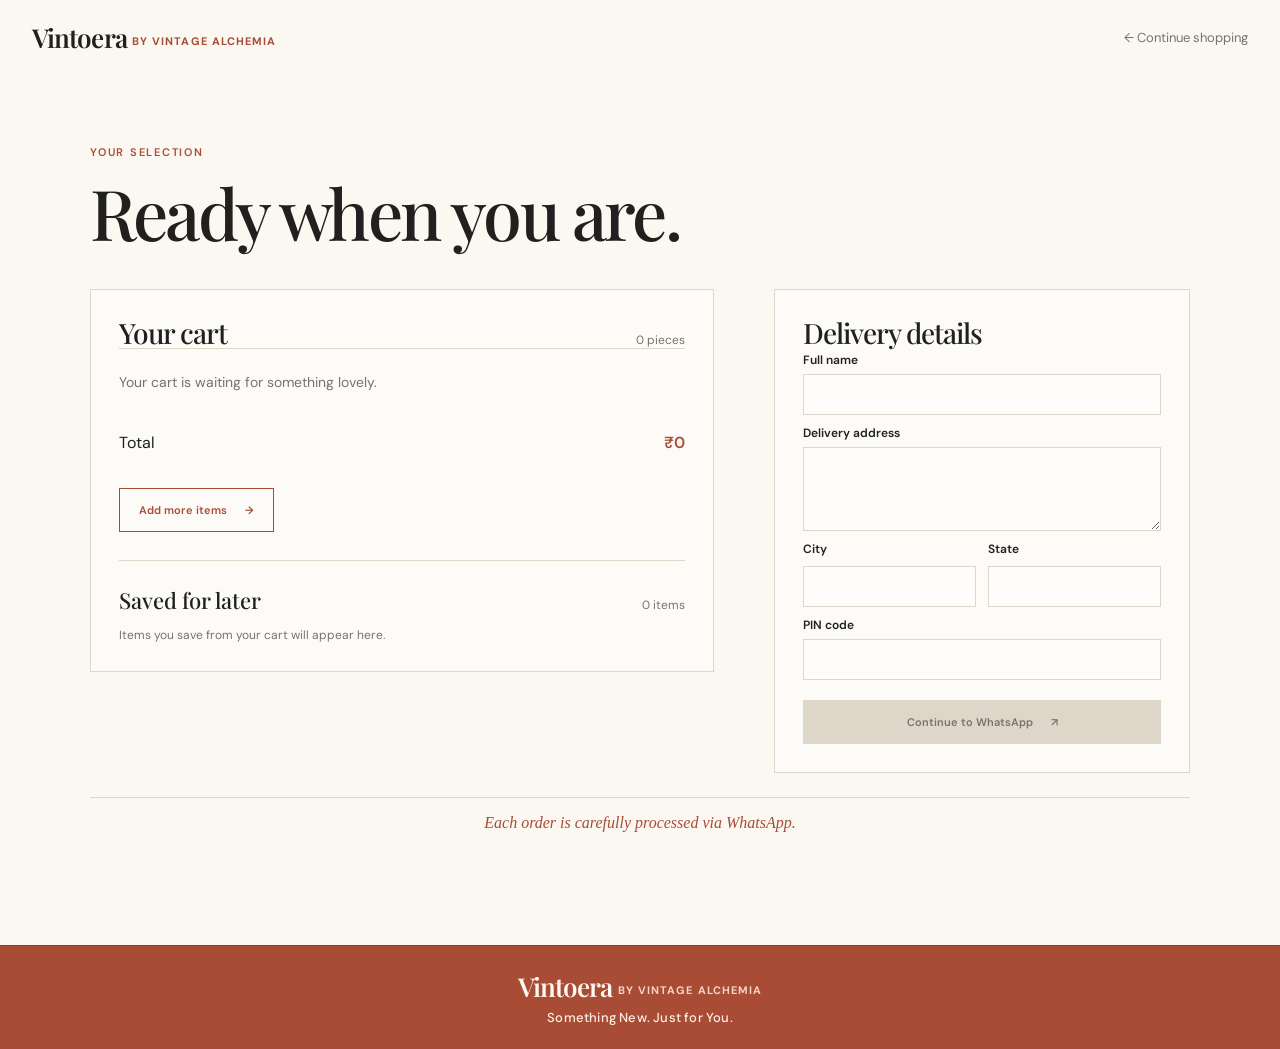
==== commit ecd35e19: "C--Users-demurugan-OneDrive---Gigamon-Inc-Desktop-Vintoera" ====
--- a/checkout.html
+++ b/checkout.html
@@ -12,7 +12,7 @@
 <body>
     <header class="site-header">
         <a class="brand" href="index.html" aria-label="Vintoera by Vintage Alchemia home">Vintoera <span>by Vintage Alchemia</span></a>
-        <a class="back-link" href="index.html"><span aria-hidden="true">←</span> Continue shopping</a>
+        <a class="back-link" id="checkout-return-link" href="index.html"><span aria-hidden="true">←</span> Continue shopping</a>
     </header>
     <main class="checkout-page">
         <p class="eyebrow">Your selection</p>
@@ -23,11 +23,15 @@
                 <div id="cart-items"></div>
                 <p class="empty-cart" id="empty-cart" hidden>Your cart is waiting for something lovely.</p>
                 <div class="cart-total"><span>Total</span><strong id="cart-total">₹0</strong></div>
-                <a class="button continue-shopping" href="index.html#shop">Add more items <span aria-hidden="true">→</span></a>
+                <a class="button continue-shopping" id="checkout-add-more-link" href="index.html#shop">Add more items <span aria-hidden="true">→</span></a>
+                <section class="saved-items-section" aria-labelledby="saved-for-later-title">
+                    <div class="saved-items-heading"><h3 id="saved-for-later-title">Saved for later</h3><span id="saved-for-later-count">0 items</span></div>
+                    <p class="saved-items-empty" id="saved-for-later-empty">Items you save from your cart will appear here.</p>
+                    <div id="saved-for-later-items"></div>
+                </section>
             </section>
             <section class="checkout-card">
                 <h2>Delivery details</h2>
-                <p>Enter your details so we can confirm your order and delivery on WhatsApp.</p>
                 <form class="customer-details-form" id="customer-details-form" action="https://wa.me/917708564234" method="get" target="_blank">
                     <label for="customer-name">Full name</label>
                     <input id="customer-name" type="text" autocomplete="name" required>
@@ -52,15 +56,128 @@
                 </form>
             </section>
         </div>
+        <p class="delivery-processing-note">Each order is carefully processed via WhatsApp.</p>
     </main>
+    <footer class="site-footer">
+        <a class="brand" href="index.html">Vintoera <span>by Vintage Alchemia</span></a>
+        <p>Something New. Just for You.</p>
+    </footer>
     <script>
-        let cartItems = JSON.parse(localStorage.getItem('vintoera-cart') || '[]');
+        const shoppingReturn = sessionStorage.getItem('vintoera-shopping-return');
+        if (shoppingReturn) {
+            const returnState = JSON.parse(shoppingReturn);
+            if (returnState.href) {
+                document.getElementById('checkout-return-link').href = returnState.href;
+                document.getElementById('checkout-add-more-link').href = returnState.href;
+            }
+        }
+        const readStoredItems = (key) => {
+            const items = JSON.parse(localStorage.getItem(key) || '[]');
+            return Array.isArray(items) ? items : [];
+        };
+        let cartItems = readStoredItems('vintoera-cart');
+        let savedForLaterItems = readStoredItems('vintoera-saved-for-later');
         const cartList = document.getElementById('cart-items');
+        const priceAmount = (price) => Number(price.replace(/[^0-9.]/g, ''));
+        const itemQuantity = (item) => item.quantity || 1;
+
+        function persistCart() {
+            localStorage.setItem('vintoera-cart', JSON.stringify(cartItems));
+        }
+
+        function persistSavedForLaterItems() {
+            localStorage.setItem('vintoera-saved-for-later', JSON.stringify(savedForLaterItems));
+        }
+
+        function moveItemToCart(item, sourceItems) {
+            const index = sourceItems.indexOf(item);
+            if (index === -1) return;
+            sourceItems.splice(index, 1);
+            const existingItem = cartItems.find((cartItem) => cartItem.name === item.name && cartItem.price === item.price);
+            if (existingItem) {
+                existingItem.quantity = itemQuantity(existingItem) + itemQuantity(item);
+                if (!existingItem.image) existingItem.image = item.image || legacyItemImages[item.name];
+            }
+            else cartItems.push(item);
+            persistCart();
+            persistSavedForLaterItems();
+            renderCart();
+        }
+
+        const legacyItemImages = {
+            'Huracan': 'car-frame-huracan.jpg',
+            'Keychain 04': 'Keychain front image 2.jpg',
+            'Blue Paw': 'Paw Blue.jpeg'
+        };
+
+        function createItemThumbnail(item) {
+            const thumbnail = document.createElement('span');
+            thumbnail.className = 'saved-item-thumbnail';
+            const source = item.image || legacyItemImages[item.name];
+            if (source) {
+                const image = document.createElement('img');
+                image.src = source;
+                image.alt = '';
+                image.addEventListener('error', () => thumbnail.classList.add('image-unavailable'), { once: true });
+                thumbnail.appendChild(image);
+            } else {
+                thumbnail.classList.add('image-unavailable');
+                thumbnail.textContent = '✧';
+            }
+            return thumbnail;
+        }
+
+        function renderSavedItems(items, listId, countId, emptyId, storageKey) {
+            const list = document.getElementById(listId);
+            list.replaceChildren();
+            const empty = document.getElementById(emptyId);
+            const count = items.reduce((sum, item) => sum + itemQuantity(item), 0);
+            document.getElementById(countId).textContent = `${count} ${count === 1 ? 'item' : 'items'}`;
+            empty.hidden = items.length > 0;
+            items.forEach((item) => {
+                const row = document.createElement('div');
+                row.className = 'saved-item-row';
+                const thumbnail = createItemThumbnail(item);
+                const details = document.createElement('span');
+                details.className = 'cart-item-details';
+                details.append(document.createTextNode(item.name));
+                const itemPrice = document.createElement('small');
+                itemPrice.textContent = `${item.price} · Qty ${itemQuantity(item)}`;
+                details.appendChild(itemPrice);
+                const actions = document.createElement('div');
+                actions.className = 'saved-item-actions';
+                const moveButton = document.createElement('button');
+                moveButton.className = 'saved-item-icon';
+                moveButton.type = 'button';
+                moveButton.textContent = '🛒';
+                moveButton.setAttribute('aria-label', `Move ${item.name} to cart`);
+                moveButton.title = 'Move to cart';
+                moveButton.addEventListener('click', () => {
+                    moveItemToCart(item, items);
+                });
+                const removeButton = document.createElement('button');
+                removeButton.className = 'saved-item-icon saved-item-remove';
+                removeButton.type = 'button';
+                removeButton.textContent = '×';
+                removeButton.setAttribute('aria-label', `Remove ${item.name} from ${storageKey === 'vintoera-wishlist' ? 'wishlist' : 'saved for later'}`);
+                removeButton.title = 'Remove';
+                removeButton.addEventListener('click', () => {
+                    const index = items.indexOf(item);
+                    if (index === -1) return;
+                    items.splice(index, 1);
+                    localStorage.setItem(storageKey, JSON.stringify(items));
+                    renderSavedItems(items, listId, countId, emptyId, storageKey);
+                });
+                actions.append(moveButton, removeButton);
+                row.append(thumbnail, details, actions);
+                list.appendChild(row);
+            });
+        }
 
         function renderCart() {
             cartList.innerHTML = '';
             const pieceCount = cartItems.reduce((sum, item) => sum + (item.quantity || 1), 0);
-            const total = cartItems.reduce((sum, item) => sum + Number(item.price.replace(/[^0-9.]/g, '')) * (item.quantity || 1), 0);
+            const total = cartItems.reduce((sum, item) => sum + priceAmount(item.price) * itemQuantity(item), 0);
             document.getElementById('item-count').textContent = `${pieceCount} ${pieceCount === 1 ? 'piece' : 'pieces'}`;
             document.getElementById('cart-total').textContent = `₹${total}`;
             document.getElementById('empty-cart').hidden = cartItems.length > 0;
@@ -68,9 +185,10 @@
             cartItems.forEach((item, index) => {
                 const row = document.createElement('div');
                 row.className = 'cart-row';
-                const quantity = item.quantity || 1;
-                const lineTotal = Number(item.price.replace(/[^0-9.]/g, '')) * quantity;
-                const unitPrice = Number(item.price.replace(/[^0-9.]/g, ''));
+                const quantity = itemQuantity(item);
+                const lineTotal = priceAmount(item.price) * quantity;
+                const unitPrice = priceAmount(item.price);
+                const thumbnail = createItemThumbnail(item);
                 const details = document.createElement('span');
                 details.className = 'cart-item-details';
                 details.append(document.createTextNode(item.name));
@@ -97,22 +215,50 @@
                 increaseButton.textContent = '+';
                 increaseButton.setAttribute('aria-label', `Increase quantity of ${item.name}`);
                 quantityControls.append(decreaseButton, quantityLabel, increaseButton);
+                const saveForLaterButton = document.createElement('button');
+                saveForLaterButton.className = 'text-action text-action-muted cart-save-button';
+                saveForLaterButton.type = 'button';
+                saveForLaterButton.textContent = 'Save for later';
+                saveForLaterButton.addEventListener('click', () => {
+                    cartItems.splice(index, 1);
+                    const existingSavedItem = savedForLaterItems.find((savedItem) => savedItem.name === item.name && savedItem.price === item.price);
+                    if (existingSavedItem) existingSavedItem.quantity = itemQuantity(existingSavedItem) + quantity;
+                    else savedForLaterItems.push(item);
+                    persistCart();
+                    persistSavedForLaterItems();
+                    renderCart();
+                });
+                const removeButton = document.createElement('button');
+                removeButton.className = 'saved-item-icon saved-item-remove';
+                removeButton.type = 'button';
+                removeButton.textContent = '×';
+                removeButton.setAttribute('aria-label', `Remove ${item.name} from cart`);
+                removeButton.title = 'Remove';
+                removeButton.addEventListener('click', () => {
+                    cartItems.splice(index, 1);
+                    persistCart();
+                    renderCart();
+                });
 
                 decreaseButton.addEventListener('click', () => {
                     if (quantity === 1) cartItems.splice(index, 1);
                     else item.quantity = quantity - 1;
-                    localStorage.setItem('vintoera-cart', JSON.stringify(cartItems));
+                    persistCart();
                     renderCart();
                 });
                 increaseButton.addEventListener('click', () => {
                     item.quantity = quantity + 1;
-                    localStorage.setItem('vintoera-cart', JSON.stringify(cartItems));
-                    renderCart();
-                });
-
-                row.append(details, totalLabel, quantityControls);
+                    persistCart();
+                    renderCart();
+                });
+
+                const controls = document.createElement('div');
+                controls.className = 'cart-row-controls';
+                controls.append(quantityControls, saveForLaterButton, removeButton);
+                row.append(thumbnail, details, totalLabel, controls);
                 cartList.appendChild(row);
             });
+            renderSavedItems(savedForLaterItems, 'saved-for-later-items', 'saved-for-later-count', 'saved-for-later-empty', 'vintoera-saved-for-later');
         }
 
         document.getElementById('customer-details-form').addEventListener('submit', (event) => {
@@ -126,9 +272,9 @@
             const city = document.getElementById('delivery-city').value.trim();
             const state = document.getElementById('delivery-state').value.trim();
             const postalCode = document.getElementById('delivery-postal-code').value.trim();
-            const total = cartItems.reduce((sum, item) => sum + Number(item.price.replace(/[^0-9.]/g, '')) * (item.quantity || 1), 0);
+            const total = cartItems.reduce((sum, item) => sum + priceAmount(item.price) * itemQuantity(item), 0);
             const orderText = [
-                'Hi Vintoera, I would like to place an order.',
+                'Hi Vintoera, I confirm this order. Please coordinate delivery and payment with me via WhatsApp.',
                 `Name: ${customerName}`,
                 `Delivery address: ${address}, ${city}, ${state} ${postalCode}`,
                 `Items: ${cartItems.map((item) => `${item.name} x${item.quantity || 1} (unit price ${item.price})`).join(', ')}`,
--- a/style.css
+++ b/style.css
@@ -5,27 +5,34 @@
     --sand: #eee6d8;
     --line: #ded6c9;
     --accent: #a84c35;
+    --display-font: 'Playfair Display', serif;
+    --body-font: 'DM Sans', sans-serif;
 }
 
 * { box-sizing: border-box; }
 html, body { overflow-x: hidden; }
 html { scroll-behavior: smooth; }
-body { margin: 0; color: var(--ink); background: var(--paper); font-family: 'DM Sans', sans-serif; }
+body { margin: 0; color: var(--ink); background: var(--paper); font-family: var(--body-font); }
 a { color: inherit; text-decoration: none; }
 .site-header { width: min(1330px, calc(100% - 64px)); margin: auto; padding: 20px 0; display: flex; align-items: center; justify-content: space-between; }
-.brand { color: var(--ink); font-family: 'Playfair Display', serif; font-size: 26px; font-weight: 600; letter-spacing: .01em; }
-.brand span { color: var(--accent); font-family: 'DM Sans', sans-serif; font-size: .42em; font-weight: 700; letter-spacing: .1em; text-transform: uppercase; vertical-align: middle; }
+.brand { color: var(--ink); font-family: var(--display-font); font-size: 26px; font-weight: 600; letter-spacing: -.035em; }
+.brand span { color: var(--accent); font-family: var(--body-font); font-size: .42em; font-weight: 700; letter-spacing: .1em; text-transform: uppercase; vertical-align: middle; }
 .site-nav { display: flex; gap: 8px; align-items: center; color: var(--ink); font-size: 14px; font-weight: 600; }
 .site-nav a { padding: 11px 14px; border: 1px solid transparent; transition: .2s ease; }
 .site-nav a:hover { color: var(--accent); border-color: var(--accent); background: #fff8d9; }
 .site-nav a:hover, .back-link:hover, .site-footer a:hover { color: var(--accent); }
 .header-tools { display: flex; align-items: center; gap: 10px; }
+.header-actions { display: inline-flex; align-items: center; gap: 8px; }
+.header-icon-button { position: relative; width: 42px; height: 38px; display: inline-flex; align-items: center; justify-content: center; border: 1px solid var(--line); color: var(--accent); font-size: 23px; line-height: 1; }
+.header-icon-button:hover, .header-icon-button.active { border-color: var(--accent); background: #fff8d9; }
+.header-icon-button .cart-badge { position: absolute; top: -7px; right: -7px; min-width: 17px; height: 17px; font-size: 9px; }
 .search-box { display: flex; align-items: center; gap: 6px; padding: 0 10px; border: 1px solid var(--line); background: rgba(255, 255, 255, .45); color: var(--muted); }
 .search-box button { padding: 0; border: 0; color: inherit; background: transparent; font: inherit; font-size: 18px; line-height: 1; cursor: pointer; }
 .search-box input { width: 90px; border: 0; outline: 0; color: var(--ink); background: transparent; font: inherit; font-size: 12px; }
 .search-box input::placeholder { color: var(--muted); }
 .cart-button, .add-cart { border: 1px solid var(--accent); color: var(--accent); background: transparent; font: inherit; cursor: pointer; }
-.cart-button { display: inline-flex; align-items: center; gap: 8px; padding: 8px 10px; font-size: 12px; font-weight: 600; }
+.cart-button { position: relative; display: inline-flex; align-items: center; gap: 8px; padding: 8px 10px; font-size: 12px; font-weight: 600; }
+.cart-button .cart-badge { position: absolute; top: -7px; right: -7px; min-width: 17px; height: 17px; font-size: 9px; }
 .cart-icon { font-size: 19px; line-height: 1; }
 .cart-badge { display: inline-flex; min-width: 19px; height: 19px; padding: 0 5px; align-items: center; justify-content: center; border-radius: 50%; color: #fffaf1; background: var(--accent); font-size: 10px; }
 .hero { min-height: 0; height: clamp(500px, 28vw, 540px); padding: 44px max(32px, calc((100% - 1330px) / 2)); position: relative; overflow: hidden; background: var(--sand); }
@@ -47,19 +54,18 @@
 .product-marquee-track { display: flex; width: max-content; animation: product-marquee-scroll 36s linear infinite; }
 .product-marquee:hover .product-marquee-track, .product-marquee:focus-within .product-marquee-track { animation-play-state: paused; }
 .product-marquee-group { display: flex; flex: 0 0 auto; align-items: center; gap: 30px; padding-right: 30px; white-space: nowrap; }
-.product-marquee-group span:not(.marquee-star) { font-family: 'Playfair Display', serif; font-size: 16px; }
+.product-marquee-group span:not(.marquee-star) { font-family: var(--display-font); font-size: 16px; font-weight: 500; }
 .product-marquee .marquee-star { font-size: 14px; }
 @keyframes product-marquee-scroll { to { transform: translateX(-50%); } }
 .home-car-lane { position: relative; height: 82px; overflow: hidden; border-bottom: 1px solid var(--line); background: #f5efe5; }
 .home-car-lane::before, .home-car-lane::after { position: absolute; z-index: 0; right: 0; left: 0; content: ''; }
 .home-car-lane::before { bottom: 0; height: 22px; border-top: 1px solid #c9bca9; background: #eee6d8; }
 .home-car-lane::after { bottom: 10px; height: 2px; background: repeating-linear-gradient(90deg, #c9bca9 0 20px, transparent 20px 48px); background-size: 48px 2px; animation: home-car-road-scroll 1.2s linear infinite; }
-.home-car-scene { position: absolute; z-index: 1; inset: 0; opacity: 0; animation: home-car-scene-cycle 18s linear infinite; }
+.home-car-scene { position: absolute; z-index: 1; inset: 0; opacity: 0; animation: home-car-scene-cycle 12s linear infinite; }
 .home-car-scene-drive { opacity: 1; animation-name: home-car-drive-scene; }
 .home-car { position: absolute; bottom: 7px; left: 0; z-index: 2; width: 92px; height: 46px; }
-.home-car-driving { animation: home-car-drive 8s linear infinite; }
-.home-car-arriving { left: calc(96% - clamp(112px, 10vw, 125px) - 30px - 92px); animation: home-car-shop-trip 18s linear infinite; }
-.home-car-illustration { display: block; width: 100%; height: 100%; overflow: visible; }
+.home-car-journey { --home-car-stop: calc(96% - clamp(112px, 10vw, 125px) - 30px - 92px); animation: home-car-journey 12s linear infinite; }
+.home-car-illustration { display: block; width: 100%; height: 100%; overflow: visible; transform: scaleX(-1); }
 .home-car-shop { position: absolute; right: 4%; bottom: 22px; width: clamp(112px, 10vw, 125px); height: auto; stroke: #514840; stroke-width: 2; stroke-linecap: round; stroke-linejoin: round; }
 .home-car-shop-building { fill: #f3e7d4; }
 .home-car-shop-roof { fill: #a84c35; }
@@ -68,29 +74,30 @@
 .home-car-shop-awning { fill: #d7a06b; }
 .home-car-shop-window { fill: #d7e3dc; }
 .home-car-shop-door { fill: #c79569; }
-.home-car-shopper { position: absolute; right: calc(4% + clamp(112px, 10vw, 125px) + 3px); bottom: 21px; width: 28px; height: 40px; overflow: visible; fill: #514840; stroke: #514840; stroke-width: 1.7; stroke-linecap: round; stroke-linejoin: round; opacity: 0; animation: home-car-shop-visit 18s linear infinite; }
-.home-car-gift { fill: #a84c35; stroke: #fbf8f2; stroke-width: .8; opacity: 0; animation: home-car-gift-pickup 18s linear infinite; }
+.home-car-shopper { position: absolute; right: calc(4% + clamp(112px, 10vw, 125px) + 3px); bottom: 21px; width: 28px; height: 40px; overflow: visible; fill: #514840; stroke: #514840; stroke-width: 1.7; stroke-linecap: round; stroke-linejoin: round; opacity: 0; animation: home-car-shop-visit 12s linear infinite; }
+.home-car-gift { fill: #a84c35; stroke: #fbf8f2; stroke-width: .8; opacity: 0; animation: home-car-gift-pickup 12s linear infinite; }
 .home-car-body, .home-car-window, .home-car-detail, .home-car-wheel circle, .home-car-wheel path { stroke: #514840; stroke-linecap: round; stroke-linejoin: round; }
 .home-car-body { fill: #a84c35; stroke-width: 2; }
 .home-car-window { fill: #fbf8f2; stroke-width: 1.6; }
 .home-car-driver { fill: #514840; stroke: #514840; stroke-width: 1.5; stroke-linecap: round; stroke-linejoin: round; }
 .home-car-detail { fill: none; stroke-width: 1.6; }
+.home-car-journey .home-car-wheel { transform-box: fill-box; transform-origin: center; animation: home-car-journey-wheels 12s linear infinite; }
 .home-car-wheel circle { fill: #fbf8f2; stroke-width: 2; }
 .home-car-wheel path { fill: none; stroke-width: 1.2; }
-@keyframes home-car-drive-scene { 0%, 45% { opacity: 1; } 50%, 96% { opacity: 0; } 100% { opacity: 1; } }
-@keyframes home-car-scene-cycle { 0%, 48% { opacity: 0; } 53%, 95% { opacity: 1; } 100% { opacity: 0; } }
-@keyframes home-car-drive { from { transform: translateX(-100%); } to { transform: translateX(calc(100vw + 100%)); } }
-@keyframes home-car-shop-trip { 0%, 51% { transform: translateX(-140px); } 53% { transform: translateX(-140px); } 68%, 87% { transform: translateX(0); } 100% { transform: translateX(160vw); } }
-@keyframes home-car-shop-visit { 0%, 69% { opacity: 0; transform: translateX(0); } 70% { opacity: 1; transform: translateX(0); } 74% { opacity: 1; transform: translateX(58px); } 77%, 79% { opacity: 0; transform: translateX(58px); } 80% { opacity: 1; transform: translateX(58px); } 85% { opacity: 1; transform: translateX(0); } 87%, 100% { opacity: 0; transform: translateX(0); } }
-@keyframes home-car-gift-pickup { 0%, 79% { opacity: 0; } 80%, 86% { opacity: 1; } 87%, 100% { opacity: 0; } }
+@keyframes home-car-drive-scene { 0%, 40% { opacity: 1; } 45%, 96% { opacity: 0; } 100% { opacity: 1; } }
+@keyframes home-car-scene-cycle { 0%, 42% { opacity: 0; } 47%, 95% { opacity: 1; } 100% { opacity: 0; } }
+@keyframes home-car-journey { 0% { left: -92px; } 62% { left: var(--home-car-stop); } 80% { left: var(--home-car-stop); } 100% { left: calc(100vw + 92px); } }
+@keyframes home-car-journey-wheels { 0% { transform: rotate(0); } 62% { transform: rotate(1080deg); } 80% { transform: rotate(1080deg); } 100% { transform: rotate(1800deg); } }
+@keyframes home-car-shop-visit { 0%, 62% { opacity: 0; transform: translateX(0); } 64% { opacity: 1; transform: translateX(0); } 70% { opacity: 1; transform: translateX(58px); } 72%, 73% { opacity: 0; transform: translateX(58px); } 74% { opacity: 1; transform: translateX(58px); } 80% { opacity: 1; transform: translateX(0); } 84%, 100% { opacity: 0; transform: translateX(0); } }
+@keyframes home-car-gift-pickup { 0%, 73% { opacity: 0; } 74%, 81% { opacity: 1; } 83%, 100% { opacity: 0; } }
 @keyframes home-car-road-scroll { to { background-position-x: -48px; } }
 .eyebrow { margin: 0 0 18px; color: var(--accent); font-size: 11px; font-weight: 600; letter-spacing: .16em; text-transform: uppercase; }
 h1, h2, h3, p { margin-top: 0; }
-.hero h1 { max-width: none; margin-bottom: 20px; font-family: 'Playfair Display', serif; font-size: clamp(42px, 5vw, 66px); font-weight: 500; line-height: .98; letter-spacing: -.03em; }
+.hero h1 { max-width: none; margin-bottom: 20px; font-family: var(--display-font); font-size: clamp(42px, 5vw, 66px); font-weight: 500; line-height: .98; letter-spacing: -.045em; }
 .hero h1 em { white-space: nowrap; }
 h1 em { color: var(--accent); font-weight: 500; }
 .hero-copy { max-width: 560px; margin-bottom: 20px; color: #5f5b53; font-size: 13px; line-height: 1.5; }
-.brand-message { max-width: 580px; margin-bottom: 22px; color: #b24e36; font-family: 'Playfair Display', serif; font-size: 17px; font-style: italic; line-height: 1.35; }
+.brand-message { max-width: 580px; margin-bottom: 22px; color: #b24e36; font-family: var(--display-font); font-size: 17px; font-style: italic; line-height: 1.35; }
 .hero-actions { display: flex; align-items: center; gap: 24px; flex-wrap: wrap; }
 .hero-secondary-link { color: var(--ink); font-size: 12px; font-weight: 600; transition: color .2s ease; }
 .hero-secondary-link span { margin-left: 5px; color: var(--accent); }
@@ -107,7 +114,7 @@
 .benefits span { color: var(--accent); font-size: 22px; font-weight: 400; }
 .shop-section, .detail-page { width: min(1330px, calc(100% - 64px)); margin: auto; padding: 64px 0 100px; }
 .section-heading { display: flex; align-items: end; justify-content: space-between; margin-bottom: 42px; }
-h2 { max-width: 480px; margin-bottom: 0; font-family: 'Playfair Display', serif; font-size: clamp(34px, 4vw, 52px); font-weight: 500; line-height: 1.08; }
+h2 { max-width: 480px; margin-bottom: 0; font-family: var(--display-font); font-size: clamp(34px, 4vw, 52px); font-weight: 500; line-height: 1.08; letter-spacing: -.035em; }
 .section-heading h2 span { color: var(--accent); }
 .section-count { margin: 0 0 4px; color: var(--muted); font-size: 12px; }
 .product-grid { display: grid; grid-template-columns: repeat(4, 1fr); gap: 22px 16px; }
@@ -129,26 +136,38 @@
 .product-grid .add-cart { display: none !important; }
 .add-cart:hover, .cart-button:hover, .cart-add-detail:hover { color: #fffaf1; background: var(--accent); }
 .cart-add-detail { width: 100%; margin-bottom: 10px; color: var(--accent); border-color: var(--accent); background: transparent; cursor: pointer; }
+.wishlist-heart { position: absolute; z-index: 2; top: 14px; right: 14px; width: 44px; height: 44px; display: inline-flex; align-items: center; justify-content: center; border: 1px solid rgba(255, 250, 241, .85); border-radius: 50%; color: var(--accent); background: rgba(255, 250, 241, .92); font: 28px/1 var(--body-font); cursor: pointer; box-shadow: 0 2px 12px rgba(32, 32, 30, .12); }
+.wishlist-heart:hover:not(:disabled), .wishlist-heart[aria-pressed="true"] { color: #fffaf1; background: var(--accent); }
+.wishlist-heart:disabled { opacity: .55; cursor: not-allowed; }
 .quantity-picker { display: flex; width: 132px; margin-bottom: 10px; border: 1px solid var(--line); }
 .quantity-picker button, .quantity-picker span { width: 44px; height: 36px; display: inline-flex; align-items: center; justify-content: center; border: 0; color: var(--ink); background: transparent; font: inherit; }
 .quantity-picker button { font-size: 20px; cursor: pointer; }
 .quantity-picker button:hover { color: var(--accent); background: #fff8d9; }
 .quantity-picker span { border-right: 1px solid var(--line); border-left: 1px solid var(--line); font-size: 13px; font-weight: 600; }
 .cart-row small { margin-left: 8px; color: var(--muted); font-size: 11px; }
-.site-footer { padding: 34px max(32px, calc((100% - 1180px) / 2)); border-top: 1px solid var(--line); display: flex; align-items: center; justify-content: space-between; color: var(--muted); font-size: 12px; }
-.site-footer p { margin: 0; }
+.site-footer { min-height: 104px; padding: 16px 20px; border-top: 1px solid #8d3c2a; display: flex; align-items: center; justify-content: center; flex-direction: column; gap: 5px; color: #fff8f2; background: var(--accent); font-size: 12px; }
+.site-footer .brand { color: #fff8f2; }
+.site-footer .brand span { color: #f3d5c7; }
+.site-footer p { margin: 0; color: #fff0e7; font-family: var(--body-font); font-size: 13px; font-weight: 500; letter-spacing: .015em; }
 .back-link { color: var(--muted); font-size: 13px; }
-.detail-page { padding-top: 48px; }
-.breadcrumb { display: block; margin-bottom: 36px; color: var(--muted); font-size: 12px; }
-.product-detail { display: grid; grid-template-columns: minmax(0, 1.06fr) minmax(330px, .94fr); gap: clamp(48px, 9vw, 130px); align-items: center; }
+.detail-page { padding-top: 36px; }
+.breadcrumb { display: block; margin-bottom: 24px; color: var(--muted); font-size: 12px; }
+.product-detail { display: grid; grid-template-columns: minmax(0, 1.06fr) minmax(330px, .94fr); gap: clamp(48px, 9vw, 130px); align-items: start; }
+.product-visual { min-width: 0; }
 .detail-image { position: relative; background: var(--sand); aspect-ratio: 1 / 1.08; overflow: visible; }
-.previous-image, .next-image { position: absolute; top: 50%; width: 44px; height: 44px; border: 1px solid rgba(255, 250, 241, .8); border-radius: 50%; color: var(--ink); background: rgba(255, 250, 241, .88); font: 28px/1 'DM Sans', sans-serif; cursor: pointer; transform: translateY(-50%); }
+.product-image-actions { display: flex; flex-direction: column; gap: 12px; padding-top: 14px; }
+.product-image-actions .quantity-picker { margin-bottom: 0; }
+.product-image-actions .quantity-subtotal { max-width: none; margin-bottom: 0; }
+.product-action-buttons { display: grid; grid-template-columns: 1fr 1fr; gap: 10px; }
+.product-action-buttons .cart-add-detail { min-width: 0; margin: 0; padding: 12px 8px; }
+.product-action-buttons .whatsapp-button { min-width: 0; width: 100%; margin: 0; padding: 12px 8px; gap: 7px; }
+.previous-image, .next-image { position: absolute; top: 50%; width: 44px; height: 44px; border: 1px solid rgba(255, 250, 241, .8); border-radius: 50%; color: var(--ink); background: rgba(255, 250, 241, .88); font: 28px/1 var(--body-font); cursor: pointer; transform: translateY(-50%); }
 .previous-image { left: 0; transform: translate(-50%, -50%); }
 .next-image { right: 0; transform: translate(50%, -50%); }
 .previous-image:hover, .next-image:hover { color: #fffaf1; background: var(--accent); }
-.detail-copy h1 { max-width: 450px; margin-bottom: 14px; font-family: 'Playfair Display', serif; font-size: clamp(42px, 5vw, 66px); font-weight: 500; line-height: 1; }
+.detail-copy h1 { max-width: 450px; margin-bottom: 14px; font-family: var(--display-font); font-size: clamp(42px, 5vw, 66px); font-weight: 500; line-height: 1; letter-spacing: -.04em; }
 .detail-price { font-size: 16px; }
-.variant-picker { margin: 28px 0 24px; }
+.variant-picker { margin: 20px 0; }
 .variant-label { margin-bottom: 10px; font-size: 11px; font-weight: 600; letter-spacing: .12em; text-transform: uppercase; }
 .variant-options { display: grid; grid-template-columns: repeat(4, minmax(0, 1fr)); gap: 8px; }
 .variant-back-button { margin-bottom: 12px; padding: 8px 0; border: 0; color: var(--accent); background: transparent; font: inherit; font-size: 12px; cursor: pointer; }
@@ -162,21 +181,22 @@
 .whatsapp-button[aria-disabled="true"] { opacity: .55; cursor: not-allowed; }
 .quantity-subtotal { display: flex; align-items: center; justify-content: space-between; gap: 16px; max-width: 360px; margin: 0 0 18px; color: var(--muted); font-size: 13px; }
 .quantity-subtotal strong { color: var(--accent); font-size: 15px; font-weight: 600; }
-.rule { width: 100%; height: 1px; margin: 28px 0; background: var(--line); }
+.rule { width: 100%; height: 1px; margin: 20px 0; background: var(--line); }
 .detail-copy > #product-description { max-width: 440px; color: var(--muted); font-size: 15px; line-height: 1.75; }
-.details-list { padding: 0; margin: 28px 0 34px; list-style: none; color: var(--muted); font-size: 12px; line-height: 2.2; }
+.details-list { padding: 0; margin: 20px 0 24px; list-style: none; color: var(--muted); font-size: 12px; line-height: 2; }
 .details-list li::before { content: '—'; margin-right: 10px; color: var(--accent); }
 .whatsapp-button { width: 100%; color: var(--paper); background: #2c5b45; border-color: #2c5b45; }
 .instagram-link { display: block; margin-top: 20px; color: var(--muted); font-size: 12px; text-align: center; }
 .instagram-link:hover { color: var(--accent); }
 .checkout-page { width: min(1100px, calc(100% - 64px)); margin: auto; padding: 70px 0 110px; }
-.checkout-page h1 { margin: 0 0 42px; font-family: 'Playfair Display', serif; font-size: clamp(42px, 6vw, 70px); font-weight: 500; line-height: 1; }
+.checkout-page h1 { margin: 0 0 42px; font-family: var(--display-font); font-size: clamp(42px, 6vw, 70px); font-weight: 500; line-height: 1; letter-spacing: -.04em; }
 .checkout-layout { display: grid; grid-template-columns: minmax(0, 1.2fr) minmax(280px, .8fr); gap: 60px; align-items: start; }
 .cart-summary, .checkout-card { padding: 28px; border: 1px solid var(--line); background: rgba(255, 255, 255, .36); }
 .checkout-heading { display: flex; align-items: baseline; justify-content: space-between; gap: 20px; border-bottom: 1px solid var(--line); }
 .checkout-heading h2, .checkout-card h2 { font-size: 28px; }
 .checkout-heading span { color: var(--muted); font-size: 12px; }
 .cart-row, .cart-total { display: flex; align-items: center; justify-content: space-between; gap: 20px; padding: 17px 0; border-bottom: 1px solid var(--line); font-size: 14px; }
+.cart-row { display: grid; grid-template-columns: 56px minmax(0, 1fr) auto; align-items: center; gap: 12px; }
 .cart-item-details { flex: 1; display: flex; flex-direction: column; gap: 5px; }
 .cart-row strong, .cart-total strong { color: var(--accent); font-weight: 600; }
 .cart-item-details small { color: var(--muted); font-size: 11px; }
@@ -184,11 +204,36 @@
 .cart-quantity-button { width: 34px; height: 34px; border: 0; color: var(--ink); background: transparent; font: inherit; font-size: 17px; cursor: pointer; }
 .cart-quantity-button:hover { color: var(--accent); background: #fff8d9; }
 .cart-quantity-value { min-width: 30px; text-align: center; font-size: 12px; font-weight: 600; }
+.cart-row-controls { grid-column: 1 / -1; display: flex; align-items: center; justify-content: flex-end; gap: 12px; }
+.text-action { padding: 6px 0; border: 0; color: var(--accent); background: transparent; font: inherit; font-size: 11px; font-weight: 600; cursor: pointer; }
+.text-action:hover { text-decoration: underline; }
+.text-action-muted { color: var(--muted); font-weight: 500; }
+.saved-items-section { padding-top: 24px; margin-top: 28px; border-top: 1px solid var(--line); }
+.saved-items-heading { display: flex; align-items: baseline; justify-content: space-between; gap: 12px; margin-bottom: 10px; }
+.saved-items-heading h3 { margin: 0; font-family: var(--display-font); font-size: 22px; font-weight: 500; }
+.saved-items-heading span, .saved-items-empty { color: var(--muted); font-size: 12px; }
+.saved-items-empty { margin: 12px 0 0; }
+.saved-item-row { display: flex; align-items: center; gap: 12px; padding: 12px 0; border-bottom: 1px solid var(--line); font-size: 13px; }
+.saved-item-thumbnail { width: 56px; height: 56px; flex: 0 0 56px; display: grid; place-items: center; overflow: hidden; color: var(--accent); background: var(--sand); font-size: 20px; }
+.saved-item-thumbnail img { width: 100%; height: 100%; object-fit: cover; }
+.saved-item-thumbnail.image-unavailable img { display: none; }
+.saved-item-actions { display: flex; align-items: center; gap: 6px; margin-left: auto; }
+.saved-item-icon { width: 32px; height: 32px; display: inline-flex; align-items: center; justify-content: center; padding: 0; border: 1px solid var(--line); color: var(--accent); background: transparent; font: inherit; font-size: 15px; line-height: 1; cursor: pointer; }
+.saved-item-icon:hover { border-color: var(--accent); background: #fff8d9; }
+.saved-item-remove { color: var(--muted); font-size: 20px; }
+.saved-item-icon:focus-visible { outline: 2px solid var(--accent); outline-offset: 2px; }
+.wishlist-page h1 { margin-bottom: 34px; }
+.wishlist-list { padding: 26px 28px; border: 1px solid var(--line); background: rgba(255, 255, 255, .36); }
+.wishlist-item { display: flex; align-items: center; gap: 12px; padding: 16px 0; border-bottom: 1px solid var(--line); font-size: 14px; }
+.wishlist-item:last-child { border-bottom: 0; }
+.wishlist-item-details { color: var(--ink); }
+.wishlist-item-details:hover { color: var(--accent); }
 .cart-total { border-bottom: 0; font-size: 16px; }
 .empty-cart { margin: 24px 0; color: var(--muted); font-size: 14px; }
 .checkout-card p { color: var(--muted); font-size: 14px; line-height: 1.7; }
-.customer-details-form { display: flex; flex-direction: column; gap: 9px; }
-.customer-details-form label { margin-top: 8px; color: var(--ink); font-size: 12px; font-weight: 600; }
+.delivery-processing-note { margin: 24px 0 0; padding-top: 14px; border-top: 1px solid var(--line); color: var(--accent); font-family: var(--display-font); font-size: 16px; font-style: italic; line-height: 1.4; text-align: center; }
+.customer-details-form { display: flex; flex-direction: column; gap: 6px; }
+.customer-details-form label { margin-top: 4px; color: var(--ink); font-size: 12px; font-weight: 600; }
 .customer-details-form input, .customer-details-form textarea { width: 100%; padding: 11px 12px; border: 1px solid var(--line); border-radius: 0; color: var(--ink); background: rgba(255, 255, 255, .65); font: inherit; font-size: 13px; }
 .customer-details-form textarea { min-height: 84px; resize: vertical; }
 .customer-details-form input:focus, .customer-details-form textarea:focus { border-color: var(--accent); outline: 2px solid rgba(168, 76, 53, .15); }
@@ -207,31 +252,52 @@
     .header-tools { order: 3; width: 100%; }
     .search-box { flex: 1; }
     .search-box input { width: 100%; }
-    .hero { min-height: 610px; padding: 76px 20px 80px; }
+    .hero { height: auto; min-height: 610px; padding: 76px 20px 32px; }
     .hero-slide { object-position: 64% center; }
     .hero::after { background: linear-gradient(180deg, rgba(244, 236, 222, .98) 0%, rgba(244, 236, 222, .88) 48%, rgba(244, 236, 222, .14) 100%); }
     .hero-content { width: 100%; max-width: 420px; }
-    .hero-controls { right: 20px; bottom: 18px; }
+    .hero-controls { top: 12px; right: 12px; bottom: auto; width: fit-content; margin: 0; gap: 3px; padding: 3px 5px; }
+    .hero-slide-step, .hero-slide-toggle { width: 21px; height: 22px; font-size: 13px; }
+    .hero-slide-dots { gap: 4px; }
+    .hero-slide-dot { width: 6px; height: 6px; }
     .hero h1 { max-width: 100%; font-size: clamp(38px, 12vw, 58px); overflow-wrap: anywhere; }
     .hero h1 em { white-space: normal; }
     .hero-actions { gap: 16px; }
-    .benefits { grid-template-columns: repeat(2, 1fr); }
-    .benefits div { min-height: 60px; font-size: 10px; }
-    .benefits div:last-child { grid-column: 1 / -1; border-top: 1px solid var(--line); }
-    .shop-section, .detail-page { padding: 70px 0 80px; }
-    .section-heading { align-items: start; gap: 24px; flex-direction: column; margin-bottom: 30px; }
+    .benefits { grid-template-columns: repeat(6, minmax(0, 1fr)); }
+    .benefits div { grid-column: span 2; min-height: 48px; padding: 8px 5px; gap: 6px; font-size: 9px; }
+    .benefits div:nth-child(4) { grid-column: 2 / span 2; border-top: 1px solid var(--line); }
+    .benefits div:last-child { grid-column: 4 / span 2; border-top: 1px solid var(--line); border-right: 0; }
+    .benefits span { font-size: 18px; }
+    .shop-section { padding: 48px 0 60px; }
+    .detail-page { padding: 28px 0 52px; }
+    .breadcrumb { margin-bottom: 20px; }
+    .section-heading { align-items: start; gap: 18px; flex-direction: column; margin-bottom: 24px; }
     .product-grid { grid-template-columns: repeat(2, minmax(0, 1fr)); gap: 30px 14px; }
     .product-card { padding: 8px; border: 1px solid var(--line); background: rgba(255, 255, 255, .28); }
     .product-image { aspect-ratio: 1 / 1; }
-    .site-footer { padding: 28px 20px; align-items: flex-start; flex-direction: column; gap: 14px; }
-    .site-footer p { display: none; }
+    .site-footer { min-height: 0; padding: 16px 12px; gap: 5px; }
+    .site-footer .brand { font-size: 20px; white-space: nowrap; }
+    .site-footer .brand span { font-size: .36em; }
+    .site-footer p { font-size: 11px; white-space: nowrap; }
     .checkout-page { width: min(100% - 40px, 540px); padding: 52px 0 80px; }
     .checkout-layout { grid-template-columns: 1fr; gap: 24px; }
-    .product-detail { grid-template-columns: 1fr; gap: 46px; }
+    .cart-row-controls { width: 100%; justify-content: space-between; }
+    .wishlist-list { padding: 18px; }
+    .saved-item-thumbnail { width: 48px; height: 48px; flex-basis: 48px; }
+    .saved-item-row, .wishlist-item { gap: 8px; }
+    .saved-item-actions { gap: 4px; }
+    .saved-item-icon { width: 30px; height: 30px; }
+    .product-detail { grid-template-columns: 1fr; gap: 28px; }
     .detail-image { aspect-ratio: 1 / 1.05; }
+    .product-image-actions { padding-top: 12px; gap: 10px; }
+    .product-action-buttons { gap: 8px; }
+    .product-action-buttons .cart-add-detail, .product-action-buttons .whatsapp-button { padding: 11px 6px; font-size: 10px; }
+    .variant-picker { margin: 18px 0; }
+    .rule { margin: 16px 0; }
+    .details-list { margin: 16px 0 20px; }
     .detail-copy h1 { font-size: 50px; }
     .variant-options { grid-template-columns: repeat(2, minmax(0, 1fr)); }
-    .shop-section.bestsellers-section { width: 100%; padding: 70px 20px 80px; }
+    .shop-section.bestsellers-section { width: 100%; padding: 48px 20px 60px; }
 }
 
 @media (max-width: 430px) {
@@ -249,7 +315,8 @@
     .home-car-scene { animation: none; }
     .home-car-scene-drive { display: none; }
     .home-car-scene-shop { opacity: 1; }
-    .home-car-driving, .home-car-arriving, .home-car-lane::after, .home-car-shopper, .home-car-gift { animation: none; }
-    .home-car-arriving { transform: none; }
+    .home-car-journey, .home-car-lane::after, .home-car-shopper, .home-car-gift { animation: none; }
+    .home-car-journey .home-car-wheel { animation: none; transform: none; }
+    .home-car-journey { left: var(--home-car-stop); }
     .home-car-shopper { opacity: 0; }
 }
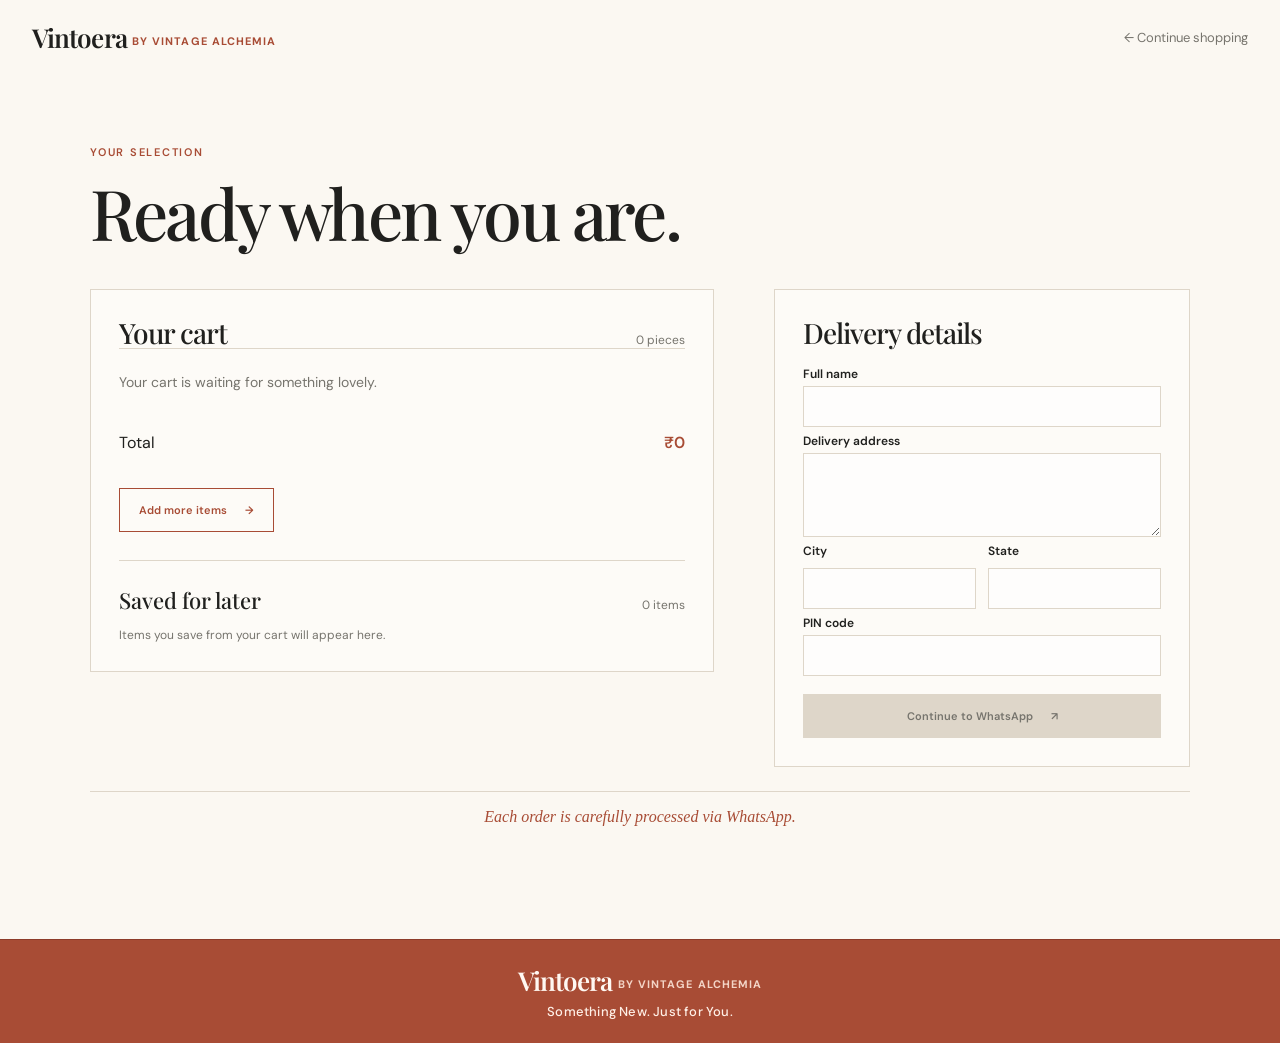
==== commit f7382f70: "C--Users-demurugan-OneDrive---Gigamon-Inc-Desktop-Vintoera" ====
--- a/checkout.html
+++ b/checkout.html
@@ -75,6 +75,30 @@
             const items = JSON.parse(localStorage.getItem(key) || '[]');
             return Array.isArray(items) ? items : [];
         };
+        const customerDetailsKey = 'vintoera-customer-details';
+        const customerDetailFields = {
+            name: document.getElementById('customer-name'),
+            address: document.getElementById('delivery-address'),
+            city: document.getElementById('delivery-city'),
+            state: document.getElementById('delivery-state'),
+            postalCode: document.getElementById('delivery-postal-code')
+        };
+        const savedCustomerDetails = JSON.parse(localStorage.getItem(customerDetailsKey) || 'null');
+        if (savedCustomerDetails && typeof savedCustomerDetails === 'object' && !Array.isArray(savedCustomerDetails)) {
+            Object.entries(customerDetailFields).forEach(([key, field]) => {
+                if (typeof savedCustomerDetails[key] === 'string') field.value = savedCustomerDetails[key];
+            });
+        }
+        document.getElementById('customer-details-form').addEventListener('input', () => {
+            const details = Object.fromEntries(
+                Object.entries(customerDetailFields).map(([key, field]) => [key, field.value])
+            );
+            if (Object.values(details).some((value) => value.trim())) {
+                localStorage.setItem(customerDetailsKey, JSON.stringify(details));
+            } else {
+                localStorage.removeItem(customerDetailsKey);
+            }
+        });
         let cartItems = readStoredItems('vintoera-cart');
         let savedForLaterItems = readStoredItems('vintoera-saved-for-later');
         const cartList = document.getElementById('cart-items');
--- a/style.css
+++ b/style.css
@@ -232,8 +232,9 @@
 .empty-cart { margin: 24px 0; color: var(--muted); font-size: 14px; }
 .checkout-card p { color: var(--muted); font-size: 14px; line-height: 1.7; }
 .delivery-processing-note { margin: 24px 0 0; padding-top: 14px; border-top: 1px solid var(--line); color: var(--accent); font-family: var(--display-font); font-size: 16px; font-style: italic; line-height: 1.4; text-align: center; }
-.customer-details-form { display: flex; flex-direction: column; gap: 6px; }
-.customer-details-form label { margin-top: 4px; color: var(--ink); font-size: 12px; font-weight: 600; }
+.checkout-card h2 { margin: 0 0 16px; }
+.customer-details-form { display: flex; flex-direction: column; gap: 4px; }
+.customer-details-form label { margin-top: 2px; color: var(--ink); font-size: 12px; font-weight: 600; }
 .customer-details-form input, .customer-details-form textarea { width: 100%; padding: 11px 12px; border: 1px solid var(--line); border-radius: 0; color: var(--ink); background: rgba(255, 255, 255, .65); font: inherit; font-size: 13px; }
 .customer-details-form textarea { min-height: 84px; resize: vertical; }
 .customer-details-form input:focus, .customer-details-form textarea:focus { border-color: var(--accent); outline: 2px solid rgba(168, 76, 53, .15); }
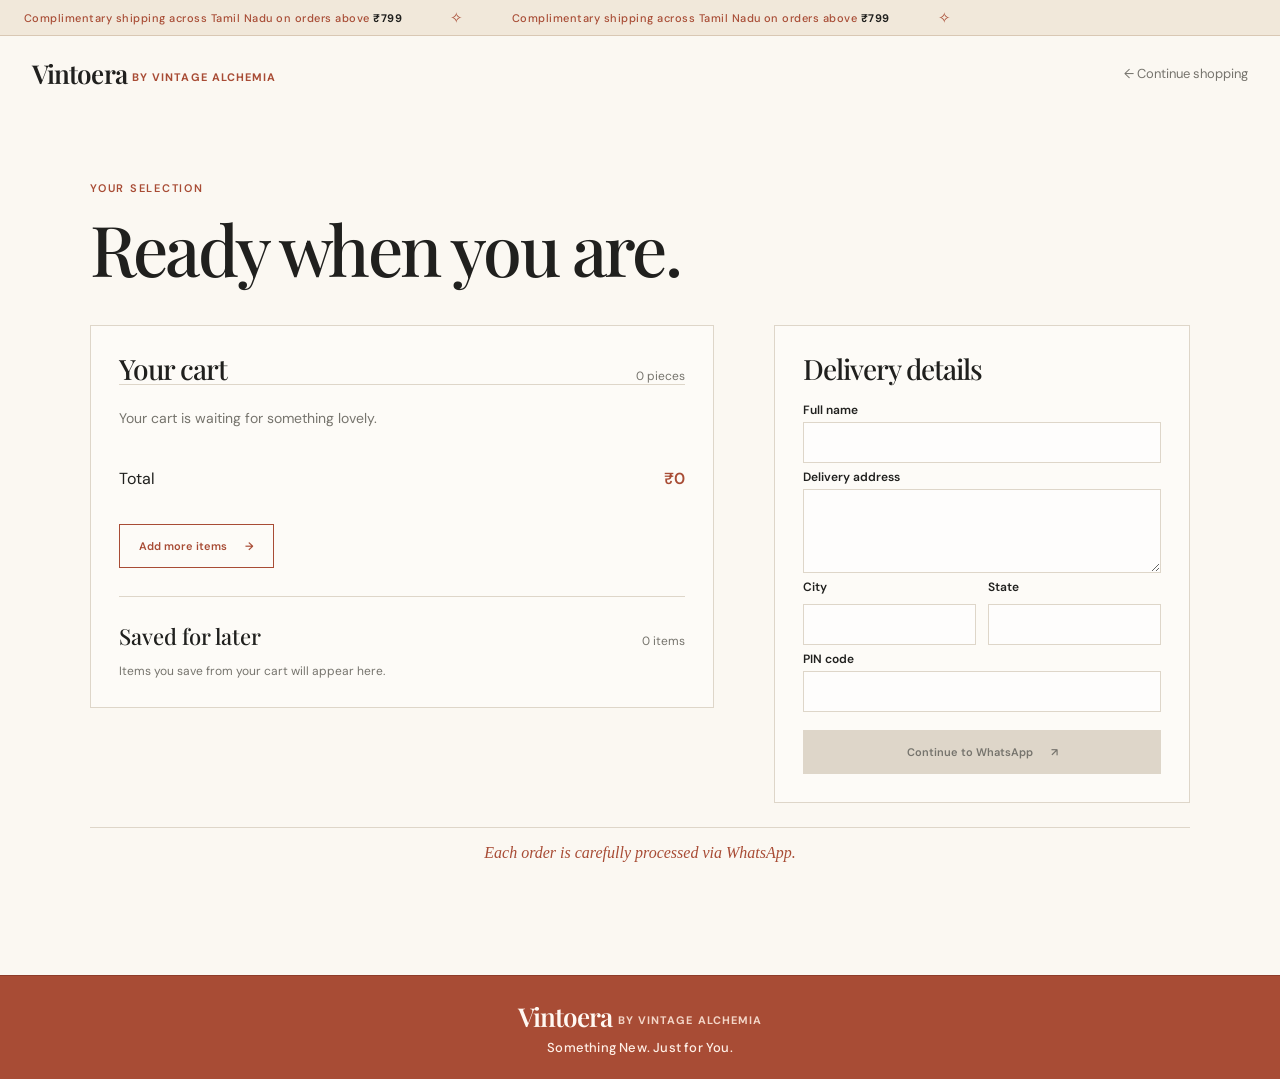
==== commit a56bc5cb: "C--Users-demurugan-OneDrive---Gigamon-Inc-Desktop-Vintoera" ====
--- a/checkout.html
+++ b/checkout.html
@@ -10,6 +10,14 @@
     <link rel="stylesheet" href="style.css">
 </head>
 <body>
+    <div class="shipping-announcement" role="note" aria-label="Complimentary shipping across Tamil Nadu on orders above ₹799">
+        <div class="shipping-announcement-track" aria-hidden="true">
+            <span>Complimentary shipping across Tamil Nadu on orders above <strong>₹799</strong></span>
+            <span class="shipping-announcement-star">✧</span>
+            <span>Complimentary shipping across Tamil Nadu on orders above <strong>₹799</strong></span>
+            <span class="shipping-announcement-star">✧</span>
+        </div>
+    </div>
     <header class="site-header">
         <a class="brand" href="index.html" aria-label="Vintoera by Vintage Alchemia home">Vintoera <span>by Vintage Alchemia</span></a>
         <a class="back-link" id="checkout-return-link" href="index.html"><span aria-hidden="true">←</span> Continue shopping</a>
@@ -278,7 +286,10 @@
 
                 const controls = document.createElement('div');
                 controls.className = 'cart-row-controls';
-                controls.append(quantityControls, saveForLaterButton, removeButton);
+                const cartActions = document.createElement('div');
+                cartActions.className = 'cart-row-actions';
+                cartActions.append(quantityControls, removeButton);
+                controls.append(saveForLaterButton, cartActions);
                 row.append(thumbnail, details, totalLabel, controls);
                 cartList.appendChild(row);
             });
--- a/style.css
+++ b/style.css
@@ -14,6 +14,12 @@
 html { scroll-behavior: smooth; }
 body { margin: 0; color: var(--ink); background: var(--paper); font-family: var(--body-font); }
 a { color: inherit; text-decoration: none; }
+.shipping-announcement { height: 36px; overflow: hidden; display: flex; align-items: center; border-bottom: 1px solid #d9c8b4; color: var(--accent); background: #f1e8da; font-size: 11px; font-weight: 500; letter-spacing: .045em; }
+.shipping-announcement-track { width: max-content; display: flex; align-items: center; gap: 48px; padding-left: 24px; white-space: nowrap; animation: shipping-announcement-scroll 26s linear infinite; }
+.shipping-announcement-track strong { color: var(--ink); font-weight: 700; }
+.shipping-announcement-star { color: var(--accent); font-size: 15px; }
+.shipping-announcement:hover .shipping-announcement-track { animation-play-state: paused; }
+@keyframes shipping-announcement-scroll { to { transform: translateX(-50%); } }
 .site-header { width: min(1330px, calc(100% - 64px)); margin: auto; padding: 20px 0; display: flex; align-items: center; justify-content: space-between; }
 .brand { color: var(--ink); font-family: var(--display-font); font-size: 26px; font-weight: 600; letter-spacing: -.035em; }
 .brand span { color: var(--accent); font-family: var(--body-font); font-size: .42em; font-weight: 700; letter-spacing: .1em; text-transform: uppercase; vertical-align: middle; }
@@ -204,7 +210,8 @@
 .cart-quantity-button { width: 34px; height: 34px; border: 0; color: var(--ink); background: transparent; font: inherit; font-size: 17px; cursor: pointer; }
 .cart-quantity-button:hover { color: var(--accent); background: #fff8d9; }
 .cart-quantity-value { min-width: 30px; text-align: center; font-size: 12px; font-weight: 600; }
-.cart-row-controls { grid-column: 1 / -1; display: flex; align-items: center; justify-content: flex-end; gap: 12px; }
+.cart-row-controls { grid-column: 1 / -1; display: flex; align-items: center; justify-content: space-between; gap: 12px; }
+.cart-row-actions { display: flex; align-items: center; gap: 10px; }
 .text-action { padding: 6px 0; border: 0; color: var(--accent); background: transparent; font: inherit; font-size: 11px; font-weight: 600; cursor: pointer; }
 .text-action:hover { text-decoration: underline; }
 .text-action-muted { color: var(--muted); font-weight: 500; }
@@ -246,6 +253,8 @@
 
 @media (max-width: 720px) {
     .site-header, .shop-section, .detail-page { width: min(100% - 40px, 540px); }
+    .shipping-announcement { height: 34px; font-size: 10px; }
+    .shipping-announcement-track { gap: 30px; padding-left: 16px; }
     .site-header { padding: 18px 0; flex-wrap: wrap; gap: 10px; }
     .site-nav { gap: 0; font-size: 10px; }
     .site-nav a { padding: 8px 6px; }
@@ -313,6 +322,8 @@
 @media (prefers-reduced-motion: reduce) {
     html { scroll-behavior: auto; }
     *, *::before, *::after { animation-duration: .01ms !important; animation-iteration-count: 1 !important; transition-duration: .01ms !important; }
+    .shipping-announcement-track { width: 100%; justify-content: center; padding: 0 12px; animation: none; }
+    .shipping-announcement-track span:nth-of-type(n+3) { display: none; }
     .home-car-scene { animation: none; }
     .home-car-scene-drive { display: none; }
     .home-car-scene-shop { opacity: 1; }
